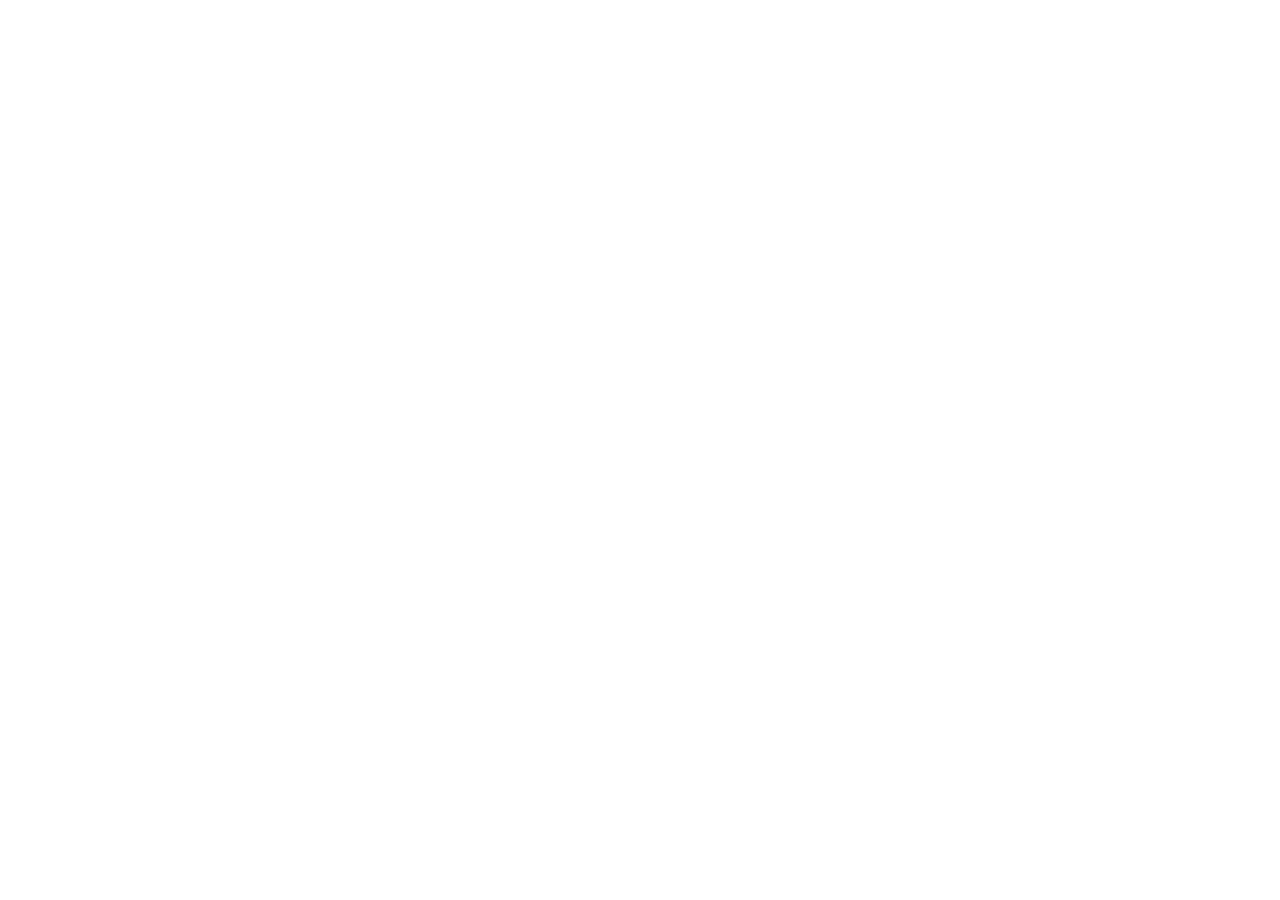
==== contact.html @ c67d9fbb "Initialisation du projet" ====
<!DOCTYPE html>
<html lang="en">

<head>
    <meta charset="UTF-8">
    <meta name="viewport" content="width=device-width, initial-scale=1.0">
    <link rel="stylesheet" href="https://cdn.jsdelivr.net/npm/bootstrap-icons@1.11.3/font/bootstrap-icons.min.css">
    <link rel="stylesheet" href="css/style.css">
    <title>AfriConnect Summit 2026 - Contact</title>
</head>

<body>
    



    <script src="https://cdn.jsdelivr.net/npm/bootstrap@5.3.0-alpha1/dist/js/bootstrap.bundle.min.js"></script>
    <script src="js/main.js"></script>
</body>

</html>
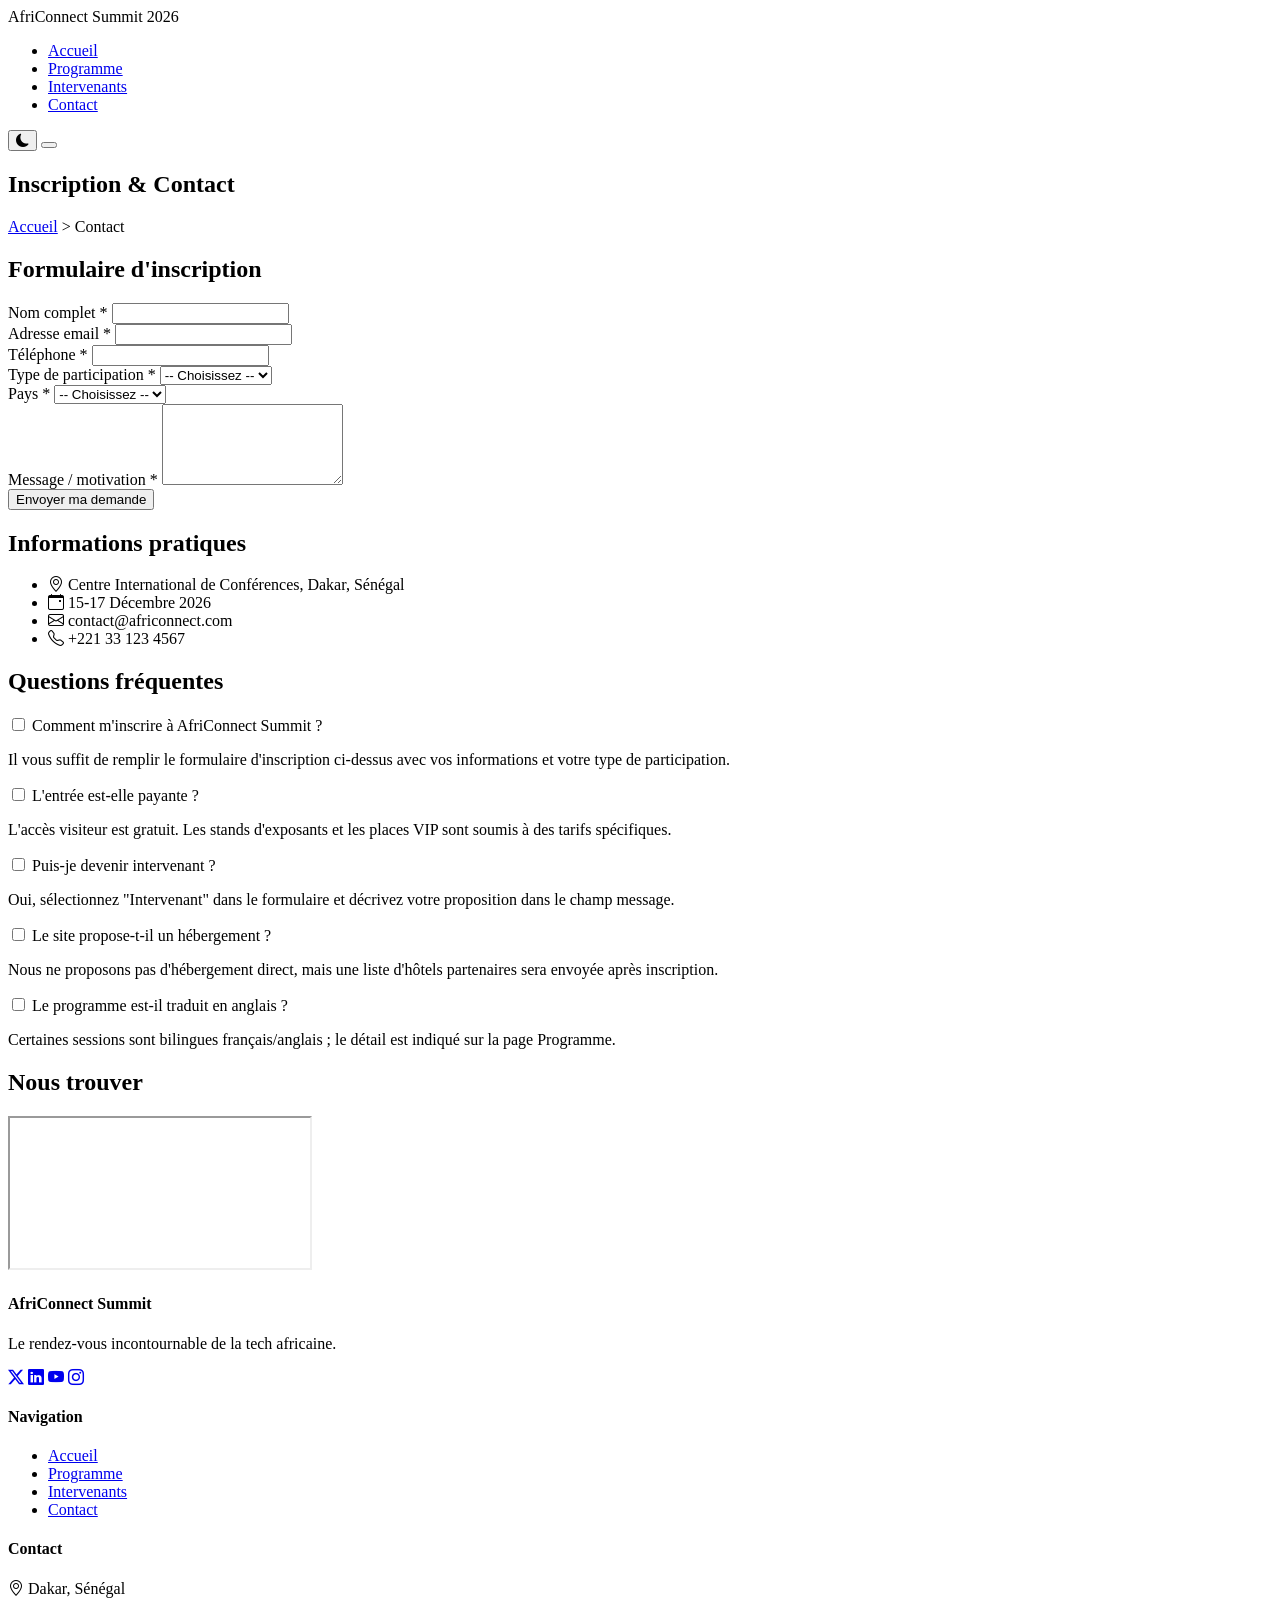
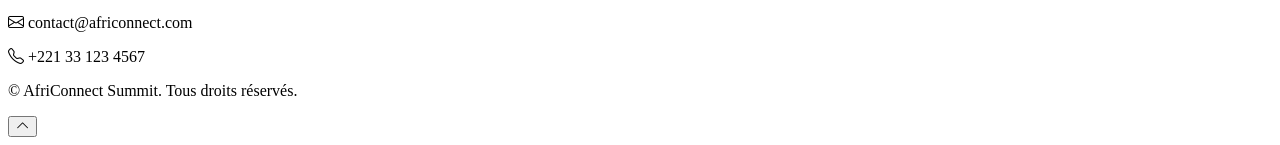
==== commit ead9342e: "Structure des pages HTML" ====
--- a/contact.html
+++ b/contact.html
@@ -1,20 +1,228 @@
 <!DOCTYPE html>
-<html lang="en">
+<html lang="fr">
 
 <head>
     <meta charset="UTF-8">
     <meta name="viewport" content="width=device-width, initial-scale=1.0">
     <link rel="stylesheet" href="https://cdn.jsdelivr.net/npm/bootstrap-icons@1.11.3/font/bootstrap-icons.min.css">
     <link rel="stylesheet" href="css/style.css">
+    <link rel="preconnect" href="https://fonts.googleapis.com">
+    <link rel="preconnect" href="https://fonts.gstatic.com" crossorigin>
+    <link href="https://fonts.googleapis.com/css2?family=Bricolage+Grotesque:wght@400;600;700;800&family=Inter:wght@400;500;600&display=swap" rel="stylesheet">
     <title>AfriConnect Summit 2026 - Contact</title>
 </head>
 
 <body>
-    
-
-
-
-    <script src="https://cdn.jsdelivr.net/npm/bootstrap@5.3.0-alpha1/dist/js/bootstrap.bundle.min.js"></script>
+    <!--  HEADER / NAVIGATION  -->
+    <header>
+        <nav>
+            <div class="nav-brand">
+                <span>AfriConnect</span>
+                <span>Summit 2026</span>
+            </div>
+            <ul class="nav-links" id="navLinks">
+                <li><a href="index.html">Accueil</a></li>
+                <li><a href="programme.html">Programme</a></li>
+                <li><a href="intervenants.html">Intervenants</a></li>
+                <li><a href="contact.html" class="active">Contact</a></li>
+            </ul>
+            <div class="nav-actions">
+                <button id="themeToggle" aria-label="Basculer le thème sombre/clair">
+                    <i class="bi bi-moon-fill"></i>
+                </button>
+                <button class="hamburger" aria-label="Ouvrir le menu de navigation" aria-expanded="false" id="hamburger">
+                    <span></span><span></span><span></span>
+                </button>
+            </div>
+        </nav>
+    </header>
+ 
+    <main>
+        <!--  HERO INTERNE  -->
+        <section class="page-hero">
+            <h1>Inscription &amp; Contact</h1>
+            <nav aria-label="Fil d'Ariane" class="breadcrumb">
+                <a href="index.html">Accueil</a> <span aria-hidden="true">&gt;</span> <span>Contact</span>
+            </nav>
+        </section>
+ 
+        <!--  FORMULAIRE D'INSCRIPTION  -->
+        <section class="registration" id="registration">
+            <div class="registration-wrapper">
+                <!-- Colonne formulaire -->
+                <form id="registrationForm" novalidate>
+                    <h2>Formulaire d'inscription</h2>
+ 
+                    <div class="form-group">
+                        <label for="fullname">Nom complet <span aria-hidden="true">*</span></label>
+                        <input type="text" id="fullname" name="fullname" required>
+                        <span class="error-message" id="fullname-error"></span>
+                    </div>
+ 
+                    <div class="form-group">
+                        <label for="email">Adresse email <span aria-hidden="true">*</span></label>
+                        <input type="email" id="email" name="email" required>
+                        <span class="error-message" id="email-error"></span>
+                    </div>
+ 
+                    <div class="form-group">
+                        <label for="phone">Téléphone <span aria-hidden="true">*</span></label>
+                        <input type="tel" id="phone" name="phone" required>
+                        <span class="error-message" id="phone-error"></span>
+                    </div>
+ 
+                    <div class="form-group">
+                        <label for="participation">Type de participation <span aria-hidden="true">*</span></label>
+                        <select id="participation" name="participation" required>
+                            <option value="">-- Choisissez --</option>
+                            <option value="visiteur">Visiteur</option>
+                            <option value="exposant">Exposant</option>
+                            <option value="intervenant">Intervenant</option>
+                            <option value="presse">Presse</option>
+                        </select>
+                        <span class="error-message" id="participation-error"></span>
+                    </div>
+ 
+                    <div class="form-group">
+                        <label for="country">Pays <span aria-hidden="true">*</span></label>
+                        <select id="country" name="country" required>
+                            <option value="">-- Choisissez --</option>
+                            <option value="senegal">Sénégal</option>
+                            <option value="cote-ivoire">Côte d'Ivoire</option>
+                            <option value="maroc">Maroc</option>
+                            <option value="tunisie">Tunisie</option>
+                            <option value="algerie">Algérie</option>
+                            <option value="ghana">Ghana</option>
+                            <option value="nigeria">Nigeria</option>
+                            <option value="kenya">Kenya</option>
+                            <option value="rwanda">Rwanda</option>
+                            <option value="cameroun">Cameroun</option>
+                            <option value="benin">Bénin</option>
+                            <option value="mali">Mali</option>
+                        </select>
+                        <span class="error-message" id="country-error"></span>
+                    </div>
+ 
+                    <div class="form-group">
+                        <label for="message">Message / motivation <span aria-hidden="true">*</span></label>
+                        <textarea id="message" name="message" rows="5" required></textarea>
+                        <span class="error-message" id="message-error"></span>
+                    </div>
+ 
+                    <button type="submit" class="btn-primary">Envoyer ma demande</button>
+ 
+                    <p class="success-message" id="successMessage" hidden>
+                        <i class="bi bi-check-circle-fill" aria-hidden="true"></i>
+                        Votre inscription a bien été envoyée. Nous vous recontacterons rapidement !
+                    </p>
+                </form>
+ 
+                <!-- Colonne informations -->
+                <aside class="registration-info">
+                    <h2>Informations pratiques</h2>
+                    <ul>
+                        <li><i class="bi bi-geo-alt" aria-hidden="true"></i> Centre International de Conférences, Dakar, Sénégal</li>
+                        <li><i class="bi bi-calendar-event" aria-hidden="true"></i> 15-17 Décembre 2026</li>
+                        <li><i class="bi bi-envelope" aria-hidden="true"></i> contact@africonnect.com</li>
+                        <li><i class="bi bi-telephone" aria-hidden="true"></i> +221 33 123 4567</li>
+                    </ul>
+                </aside>
+            </div>
+        </section>
+ 
+        <!--  FAQ EN ACCORDÉON CSS PUR  -->
+        <section class="faq" id="faq">
+            <h2>Questions fréquentes</h2>
+            <div class="accordion">
+                <div class="accordion-item">
+                    <input type="checkbox" id="faq1" class="accordion-toggle">
+                    <label for="faq1" class="accordion-header">Comment m'inscrire à AfriConnect Summit ?</label>
+                    <div class="accordion-content">
+                        <p>Il vous suffit de remplir le formulaire d'inscription ci-dessus avec vos informations et votre type de participation.</p>
+                    </div>
+                </div>
+                <div class="accordion-item">
+                    <input type="checkbox" id="faq2" class="accordion-toggle">
+                    <label for="faq2" class="accordion-header">L'entrée est-elle payante ?</label>
+                    <div class="accordion-content">
+                        <p>L'accès visiteur est gratuit. Les stands d'exposants et les places VIP sont soumis à des tarifs spécifiques.</p>
+                    </div>
+                </div>
+                <div class="accordion-item">
+                    <input type="checkbox" id="faq3" class="accordion-toggle">
+                    <label for="faq3" class="accordion-header">Puis-je devenir intervenant ?</label>
+                    <div class="accordion-content">
+                        <p>Oui, sélectionnez "Intervenant" dans le formulaire et décrivez votre proposition dans le champ message.</p>
+                    </div>
+                </div>
+                <div class="accordion-item">
+                    <input type="checkbox" id="faq4" class="accordion-toggle">
+                    <label for="faq4" class="accordion-header">Le site propose-t-il un hébergement ?</label>
+                    <div class="accordion-content">
+                        <p>Nous ne proposons pas d'hébergement direct, mais une liste d'hôtels partenaires sera envoyée après inscription.</p>
+                    </div>
+                </div>
+                <div class="accordion-item">
+                    <input type="checkbox" id="faq5" class="accordion-toggle">
+                    <label for="faq5" class="accordion-header">Le programme est-il traduit en anglais ?</label>
+                    <div class="accordion-content">
+                        <p>Certaines sessions sont bilingues français/anglais ; le détail est indiqué sur la page Programme.</p>
+                    </div>
+                </div>
+            </div>
+        </section>
+ 
+        <!--  CARTE GOOGLE MAPS -->
+        <section class="map" id="map">
+            <h2>Nous trouver</h2>
+            <iframe
+                src="https://www.google.com/maps/embed?pb=!1m18!1m12!1m3!1d123456.0!2d-17.4676!3d14.7167!2m3!1f0!2f0!3f0!3m2!1i1024!2i768!4f13.1!3m3!1m2!1s0x0%3A0x0!2zMTTCsDQzJzAwLjEiTiAxN8KwMjgnMDMuNiJX!5e0!3m2!1sfr!2ssn!4v1234567890"
+                title="Localisation du Centre International de Conférences, Dakar"
+                loading="lazy"
+                referrerpolicy="no-referrer-when-downgrade">
+            </iframe>
+        </section>
+    </main>
+ 
+    <!--  FOOTER  -->
+    <footer>
+        <div class="footer-grid">
+            <div class="footer-col">
+                <h4>AfriConnect Summit</h4>
+                <p>Le rendez-vous incontournable de la tech africaine.</p>
+                <div class="social-links">
+                    <a href="#" aria-label="Twitter"><i class="bi bi-twitter-x"></i></a>
+                    <a href="#" aria-label="LinkedIn"><i class="bi bi-linkedin"></i></a>
+                    <a href="#" aria-label="YouTube"><i class="bi bi-youtube"></i></a>
+                    <a href="#" aria-label="Instagram"><i class="bi bi-instagram"></i></a>
+                </div>
+            </div>
+            <div class="footer-col">
+                <h4>Navigation</h4>
+                <ul>
+                    <li><a href="index.html">Accueil</a></li>
+                    <li><a href="programme.html">Programme</a></li>
+                    <li><a href="intervenants.html">Intervenants</a></li>
+                    <li><a href="contact.html">Contact</a></li>
+                </ul>
+            </div>
+            <div class="footer-col">
+                <h4>Contact</h4>
+                <p><i class="bi bi-geo-alt" aria-hidden="true"></i> Dakar, Sénégal</p>
+                <p><i class="bi bi-envelope" aria-hidden="true"></i> contact@africonnect.com</p>
+                <p><i class="bi bi-telephone" aria-hidden="true"></i> +221 33 123 4567</p>
+            </div>
+        </div>
+        <div class="footer-bottom">
+            <p>&copy; <span id="year"></span> AfriConnect Summit. Tous droits réservés.</p>
+            <button id="backToTop" aria-label="Retour en haut de page">
+                <i class="bi bi-chevron-up"></i>
+            </button>
+        </div>
+    </footer>
+
+
+
     <script src="js/main.js"></script>
 </body>
 
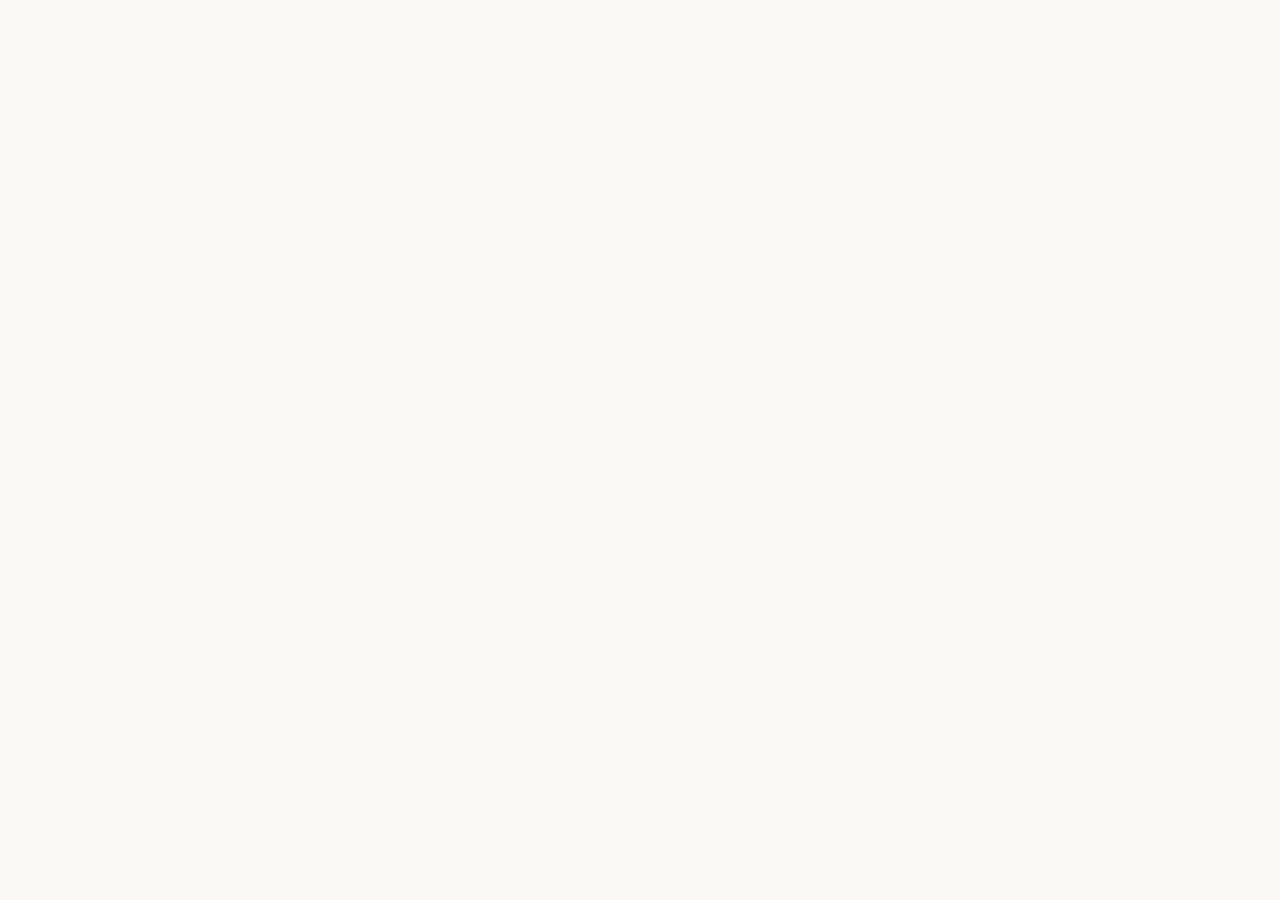
==== commit d1a37e26: "Initialisation du projet" ====
--- a/contact.html
+++ b/contact.html
@@ -1,228 +1,20 @@
 <!DOCTYPE html>
-<html lang="fr">
+<html lang="en">
 
 <head>
     <meta charset="UTF-8">
     <meta name="viewport" content="width=device-width, initial-scale=1.0">
     <link rel="stylesheet" href="https://cdn.jsdelivr.net/npm/bootstrap-icons@1.11.3/font/bootstrap-icons.min.css">
     <link rel="stylesheet" href="css/style.css">
-    <link rel="preconnect" href="https://fonts.googleapis.com">
-    <link rel="preconnect" href="https://fonts.gstatic.com" crossorigin>
-    <link href="https://fonts.googleapis.com/css2?family=Bricolage+Grotesque:wght@400;600;700;800&family=Inter:wght@400;500;600&display=swap" rel="stylesheet">
     <title>AfriConnect Summit 2026 - Contact</title>
 </head>
 
 <body>
-    <!--  HEADER / NAVIGATION  -->
-    <header>
-        <nav>
-            <div class="nav-brand">
-                <span>AfriConnect</span>
-                <span>Summit 2026</span>
-            </div>
-            <ul class="nav-links" id="navLinks">
-                <li><a href="index.html">Accueil</a></li>
-                <li><a href="programme.html">Programme</a></li>
-                <li><a href="intervenants.html">Intervenants</a></li>
-                <li><a href="contact.html" class="active">Contact</a></li>
-            </ul>
-            <div class="nav-actions">
-                <button id="themeToggle" aria-label="Basculer le thème sombre/clair">
-                    <i class="bi bi-moon-fill"></i>
-                </button>
-                <button class="hamburger" aria-label="Ouvrir le menu de navigation" aria-expanded="false" id="hamburger">
-                    <span></span><span></span><span></span>
-                </button>
-            </div>
-        </nav>
-    </header>
- 
-    <main>
-        <!--  HERO INTERNE  -->
-        <section class="page-hero">
-            <h1>Inscription &amp; Contact</h1>
-            <nav aria-label="Fil d'Ariane" class="breadcrumb">
-                <a href="index.html">Accueil</a> <span aria-hidden="true">&gt;</span> <span>Contact</span>
-            </nav>
-        </section>
- 
-        <!--  FORMULAIRE D'INSCRIPTION  -->
-        <section class="registration" id="registration">
-            <div class="registration-wrapper">
-                <!-- Colonne formulaire -->
-                <form id="registrationForm" novalidate>
-                    <h2>Formulaire d'inscription</h2>
- 
-                    <div class="form-group">
-                        <label for="fullname">Nom complet <span aria-hidden="true">*</span></label>
-                        <input type="text" id="fullname" name="fullname" required>
-                        <span class="error-message" id="fullname-error"></span>
-                    </div>
- 
-                    <div class="form-group">
-                        <label for="email">Adresse email <span aria-hidden="true">*</span></label>
-                        <input type="email" id="email" name="email" required>
-                        <span class="error-message" id="email-error"></span>
-                    </div>
- 
-                    <div class="form-group">
-                        <label for="phone">Téléphone <span aria-hidden="true">*</span></label>
-                        <input type="tel" id="phone" name="phone" required>
-                        <span class="error-message" id="phone-error"></span>
-                    </div>
- 
-                    <div class="form-group">
-                        <label for="participation">Type de participation <span aria-hidden="true">*</span></label>
-                        <select id="participation" name="participation" required>
-                            <option value="">-- Choisissez --</option>
-                            <option value="visiteur">Visiteur</option>
-                            <option value="exposant">Exposant</option>
-                            <option value="intervenant">Intervenant</option>
-                            <option value="presse">Presse</option>
-                        </select>
-                        <span class="error-message" id="participation-error"></span>
-                    </div>
- 
-                    <div class="form-group">
-                        <label for="country">Pays <span aria-hidden="true">*</span></label>
-                        <select id="country" name="country" required>
-                            <option value="">-- Choisissez --</option>
-                            <option value="senegal">Sénégal</option>
-                            <option value="cote-ivoire">Côte d'Ivoire</option>
-                            <option value="maroc">Maroc</option>
-                            <option value="tunisie">Tunisie</option>
-                            <option value="algerie">Algérie</option>
-                            <option value="ghana">Ghana</option>
-                            <option value="nigeria">Nigeria</option>
-                            <option value="kenya">Kenya</option>
-                            <option value="rwanda">Rwanda</option>
-                            <option value="cameroun">Cameroun</option>
-                            <option value="benin">Bénin</option>
-                            <option value="mali">Mali</option>
-                        </select>
-                        <span class="error-message" id="country-error"></span>
-                    </div>
- 
-                    <div class="form-group">
-                        <label for="message">Message / motivation <span aria-hidden="true">*</span></label>
-                        <textarea id="message" name="message" rows="5" required></textarea>
-                        <span class="error-message" id="message-error"></span>
-                    </div>
- 
-                    <button type="submit" class="btn-primary">Envoyer ma demande</button>
- 
-                    <p class="success-message" id="successMessage" hidden>
-                        <i class="bi bi-check-circle-fill" aria-hidden="true"></i>
-                        Votre inscription a bien été envoyée. Nous vous recontacterons rapidement !
-                    </p>
-                </form>
- 
-                <!-- Colonne informations -->
-                <aside class="registration-info">
-                    <h2>Informations pratiques</h2>
-                    <ul>
-                        <li><i class="bi bi-geo-alt" aria-hidden="true"></i> Centre International de Conférences, Dakar, Sénégal</li>
-                        <li><i class="bi bi-calendar-event" aria-hidden="true"></i> 15-17 Décembre 2026</li>
-                        <li><i class="bi bi-envelope" aria-hidden="true"></i> contact@africonnect.com</li>
-                        <li><i class="bi bi-telephone" aria-hidden="true"></i> +221 33 123 4567</li>
-                    </ul>
-                </aside>
-            </div>
-        </section>
- 
-        <!--  FAQ EN ACCORDÉON CSS PUR  -->
-        <section class="faq" id="faq">
-            <h2>Questions fréquentes</h2>
-            <div class="accordion">
-                <div class="accordion-item">
-                    <input type="checkbox" id="faq1" class="accordion-toggle">
-                    <label for="faq1" class="accordion-header">Comment m'inscrire à AfriConnect Summit ?</label>
-                    <div class="accordion-content">
-                        <p>Il vous suffit de remplir le formulaire d'inscription ci-dessus avec vos informations et votre type de participation.</p>
-                    </div>
-                </div>
-                <div class="accordion-item">
-                    <input type="checkbox" id="faq2" class="accordion-toggle">
-                    <label for="faq2" class="accordion-header">L'entrée est-elle payante ?</label>
-                    <div class="accordion-content">
-                        <p>L'accès visiteur est gratuit. Les stands d'exposants et les places VIP sont soumis à des tarifs spécifiques.</p>
-                    </div>
-                </div>
-                <div class="accordion-item">
-                    <input type="checkbox" id="faq3" class="accordion-toggle">
-                    <label for="faq3" class="accordion-header">Puis-je devenir intervenant ?</label>
-                    <div class="accordion-content">
-                        <p>Oui, sélectionnez "Intervenant" dans le formulaire et décrivez votre proposition dans le champ message.</p>
-                    </div>
-                </div>
-                <div class="accordion-item">
-                    <input type="checkbox" id="faq4" class="accordion-toggle">
-                    <label for="faq4" class="accordion-header">Le site propose-t-il un hébergement ?</label>
-                    <div class="accordion-content">
-                        <p>Nous ne proposons pas d'hébergement direct, mais une liste d'hôtels partenaires sera envoyée après inscription.</p>
-                    </div>
-                </div>
-                <div class="accordion-item">
-                    <input type="checkbox" id="faq5" class="accordion-toggle">
-                    <label for="faq5" class="accordion-header">Le programme est-il traduit en anglais ?</label>
-                    <div class="accordion-content">
-                        <p>Certaines sessions sont bilingues français/anglais ; le détail est indiqué sur la page Programme.</p>
-                    </div>
-                </div>
-            </div>
-        </section>
- 
-        <!--  CARTE GOOGLE MAPS -->
-        <section class="map" id="map">
-            <h2>Nous trouver</h2>
-            <iframe
-                src="https://www.google.com/maps/embed?pb=!1m18!1m12!1m3!1d123456.0!2d-17.4676!3d14.7167!2m3!1f0!2f0!3f0!3m2!1i1024!2i768!4f13.1!3m3!1m2!1s0x0%3A0x0!2zMTTCsDQzJzAwLjEiTiAxN8KwMjgnMDMuNiJX!5e0!3m2!1sfr!2ssn!4v1234567890"
-                title="Localisation du Centre International de Conférences, Dakar"
-                loading="lazy"
-                referrerpolicy="no-referrer-when-downgrade">
-            </iframe>
-        </section>
-    </main>
- 
-    <!--  FOOTER  -->
-    <footer>
-        <div class="footer-grid">
-            <div class="footer-col">
-                <h4>AfriConnect Summit</h4>
-                <p>Le rendez-vous incontournable de la tech africaine.</p>
-                <div class="social-links">
-                    <a href="#" aria-label="Twitter"><i class="bi bi-twitter-x"></i></a>
-                    <a href="#" aria-label="LinkedIn"><i class="bi bi-linkedin"></i></a>
-                    <a href="#" aria-label="YouTube"><i class="bi bi-youtube"></i></a>
-                    <a href="#" aria-label="Instagram"><i class="bi bi-instagram"></i></a>
-                </div>
-            </div>
-            <div class="footer-col">
-                <h4>Navigation</h4>
-                <ul>
-                    <li><a href="index.html">Accueil</a></li>
-                    <li><a href="programme.html">Programme</a></li>
-                    <li><a href="intervenants.html">Intervenants</a></li>
-                    <li><a href="contact.html">Contact</a></li>
-                </ul>
-            </div>
-            <div class="footer-col">
-                <h4>Contact</h4>
-                <p><i class="bi bi-geo-alt" aria-hidden="true"></i> Dakar, Sénégal</p>
-                <p><i class="bi bi-envelope" aria-hidden="true"></i> contact@africonnect.com</p>
-                <p><i class="bi bi-telephone" aria-hidden="true"></i> +221 33 123 4567</p>
-            </div>
-        </div>
-        <div class="footer-bottom">
-            <p>&copy; <span id="year"></span> AfriConnect Summit. Tous droits réservés.</p>
-            <button id="backToTop" aria-label="Retour en haut de page">
-                <i class="bi bi-chevron-up"></i>
-            </button>
-        </div>
-    </footer>
+    
 
 
 
+    <script src="https://cdn.jsdelivr.net/npm/bootstrap@5.3.0-alpha1/dist/js/bootstrap.bundle.min.js"></script>
     <script src="js/main.js"></script>
 </body>
 
--- a/css/style.css
+++ b/css/style.css
@@ -0,0 +1,436 @@
+
+/* VARIABLES CSS (design system)  */
+:root {
+    /* Couleurs - mode clair (par défaut) */
+    --color-bg: #FBF9F6;
+    --color-bg-alt: #F2EEE7;
+    --color-text: #1B1F2A;
+    --color-text-soft: #55596B;
+    --color-sunset: #FF6B35;
+    --color-sunset-dark: #E4552A;
+    --color-ocean: #00A896;
+    --color-ocean-dark: #007A6E;
+    --color-border: #E3DED3;
+    --color-card-bg: #FFFFFF;
+
+    /* Typographie */
+    --font-display: 'Bricolage Grotesque', sans-serif;
+    --font-body: 'Inter', sans-serif;
+
+    /* Espacements */
+    --space-xs: 0.5rem;
+    --space-sm: 1rem;
+    --space-md: 2rem;
+    --space-lg: 4rem;
+    --space-xl: 6rem;
+
+    /* Rayons et ombres */
+    --radius-sm: 8px;
+    --radius-md: 16px;
+    --radius-full: 999px;
+    --shadow-soft: 0 4px 20px rgba(13, 19, 33, 0.08);
+    --shadow-hover: 0 12px 32px rgba(13, 19, 33, 0.14);
+
+    /* Transitions */
+    --transition-fast: 0.2s ease;
+    --transition-base: 0.35s ease;
+
+    /* Largeur de contenu */
+    --content-width: 1200px;
+}
+
+/*  VARIABLES - MODE SOMBRE  */
+[data-theme="dark"] {
+    --color-bg: #0D1321;
+    --color-bg-alt: #161D30;
+    --color-text: #F5F3EF;
+    --color-text-soft: #A7ACC2;
+    --color-sunset: #FF7A47;
+    --color-sunset-dark: #FF6B35;
+    --color-ocean: #12C7B4;
+    --color-ocean-dark: #00A896;
+    --color-border: #2A3350;
+    --color-card-bg: #161D30;
+    --shadow-soft: 0 4px 20px rgba(0, 0, 0, 0.35);
+    --shadow-hover: 0 12px 32px rgba(0, 0, 0, 0.5);
+}
+
+/*  RESET DE BASE  */
+* {
+    margin: 0;
+    padding: 0;
+    box-sizing: border-box;
+}
+
+html {
+    scroll-behavior: smooth;
+}
+
+body {
+    font-family: var(--font-body);
+    background-color: var(--color-bg);
+    color: var(--color-text);
+    line-height: 1.6;
+    transition: background-color var(--transition-base), color var(--transition-base);
+    overflow-x: hidden;
+}
+
+img {
+    max-width: 100%;
+    display: block;
+}
+
+a {
+    text-decoration: none;
+    color: inherit;
+}
+
+ul {
+    list-style: none;
+}
+
+button {
+    font-family: inherit;
+    cursor: pointer;
+    border: none;
+    background: none;
+}
+
+h1, h2, h3, h4 {
+    font-family: var(--font-display);
+    font-weight: 700;
+    line-height: 1.15;
+    color: var(--color-text);
+}
+
+h1 { font-size: clamp(2.5rem, 6vw, 4.5rem); }
+h2 { font-size: clamp(1.8rem, 4vw, 2.75rem); margin-bottom: var(--space-md); }
+h3 { font-size: 1.25rem; }
+
+p { color: var(--color-text-soft); }
+
+.sr-only {
+    position: absolute;
+    width: 1px; height: 1px;
+    padding: 0; margin: -1px;
+    overflow: hidden;
+    clip: rect(0, 0, 0, 0);
+    white-space: nowrap;
+    border: 0;
+}
+
+*:focus-visible {
+    outline: 3px solid var(--color-ocean);
+    outline-offset: 2px;
+}
+
+/* Conteneur générique pour toutes les sections de <main> */
+main > section {
+    max-width: var(--content-width);
+    margin: 0 auto;
+    padding: var(--space-lg) var(--space-md);
+}
+
+/* Boutons génériques (utilisés dans le hero dès ce commit) */
+.btn-primary,
+.btn-secondary {
+    display: inline-block;
+    padding: 0.9rem 2rem;
+    border-radius: var(--radius-full);
+    font-weight: 600;
+    transition: transform var(--transition-fast), box-shadow var(--transition-fast), background-color var(--transition-fast);
+}
+
+.btn-primary {
+    background-color: var(--color-sunset);
+    color: #fff;
+}
+.btn-primary:hover {
+    background-color: var(--color-sunset-dark);
+    transform: translateY(-2px);
+    box-shadow: var(--shadow-hover);
+}
+
+.btn-secondary {
+    background-color: transparent;
+    color: var(--color-text);
+    border: 2px solid var(--color-border);
+}
+.btn-secondary:hover {
+    border-color: var(--color-ocean);
+    color: var(--color-ocean);
+    transform: translateY(-2px);
+}
+/*  HEADER / NAVBAR (Flexbox usage #1) */
+header {
+    position: fixed;
+    top: 0; left: 0; right: 0;
+    z-index: 100;
+    background-color: transparent;
+    transition: background-color var(--transition-base), box-shadow var(--transition-base);
+}
+
+/* Classe basculée en JS au commit 8, après 80px de scroll */
+header.scrolled {
+    background-color: var(--color-bg);
+    box-shadow: var(--shadow-soft);
+}
+
+nav {
+    display: flex;
+    align-items: center;
+    justify-content: space-between;
+    max-width: var(--content-width);
+    margin: 0 auto;
+    padding: 1.25rem var(--space-md);
+}
+
+.nav-brand {
+    display: flex;
+    flex-direction: column;
+    font-family: var(--font-display);
+    font-weight: 700;
+    line-height: 1.1;
+}
+
+.nav-links {
+    display: flex;
+    gap: var(--space-md);
+}
+
+.nav-links a {
+    font-weight: 500;
+    padding-bottom: 4px;
+    border-bottom: 2px solid transparent;
+    transition: border-color var(--transition-fast), color var(--transition-fast);
+}
+
+.nav-links a:hover,
+.nav-links a.active {
+    color: var(--color-sunset);
+    border-bottom-color: var(--color-sunset);
+}
+
+.nav-actions {
+    display: flex;
+    align-items: center;
+    gap: var(--space-sm);
+}
+
+#themeToggle {
+    font-size: 1.2rem;
+    color: var(--color-text);
+    transition: color var(--transition-fast), transform var(--transition-fast);
+}
+#themeToggle:hover {
+    color: var(--color-sunset);
+    transform: rotate(20deg);
+}
+
+/* Hamburger (mobile) - la logique d'ouverture (classe .open) sera ajoutée en JS au commit 8 */
+.hamburger {
+    display: none;
+    flex-direction: column;
+    gap: 5px;
+    width: 28px;
+}
+.hamburger span {
+    height: 2px;
+    background-color: var(--color-text);
+    border-radius: 2px;
+    transition: transform var(--transition-fast), opacity var(--transition-fast);
+}
+.hamburger.open span:nth-child(1) { transform: translateY(7px) rotate(45deg); }
+.hamburger.open span:nth-child(2) { opacity: 0; }
+.hamburger.open span:nth-child(3) { transform: translateY(-7px) rotate(-45deg); }
+
+/* - HERO (page d'accueil) */
+.hero {
+    min-height: 100vh;
+    display: flex;
+    align-items: center;
+    justify-content: center;
+    text-align: center;
+    padding: 0 var(--space-md);
+    background: radial-gradient(ellipse at top, rgba(255, 107, 53, 0.12), transparent 60%),
+                radial-gradient(ellipse at bottom, rgba(0, 168, 150, 0.12), transparent 60%);
+    max-width: none !important;
+}
+
+.hero-content {
+    max-width: 800px;
+    animation: fadeInUp 1s ease both;
+}
+
+.hero-badge {
+    display: inline-block;
+    padding: 0.4rem 1rem;
+    margin-bottom: var(--space-sm);
+    border: 1px solid var(--color-border);
+    border-radius: var(--radius-full);
+    font-size: 0.85rem;
+    font-weight: 600;
+    color: var(--color-ocean);
+}
+
+.hero h1 span {
+    background: linear-gradient(90deg, var(--color-sunset), var(--color-ocean));
+    -webkit-background-clip: text;
+    background-clip: text;
+    color: transparent;
+}
+
+.hero-subtitle {
+    margin: var(--space-sm) 0 var(--space-md);
+    font-size: 1.1rem;
+}
+
+.hero-buttons {
+    display: flex;
+    gap: var(--space-sm);
+    justify-content: center;
+    flex-wrap: wrap;
+    margin-bottom: var(--space-lg);
+}
+
+/* Compte à rebours (Flexbox usage #2) - valeurs calculées en JS au commit 9 */
+.countdown {
+    display: flex;
+    gap: var(--space-md);
+    justify-content: center;
+    flex-wrap: wrap;
+}
+
+.countdown > div {
+    display: flex;
+    flex-direction: column;
+    align-items: center;
+    background-color: var(--color-card-bg);
+    padding: var(--space-sm) var(--space-md);
+    border-radius: var(--radius-md);
+    box-shadow: var(--shadow-soft);
+    min-width: 80px;
+}
+
+.countdown span:first-child {
+    font-family: var(--font-display);
+    font-size: 2rem;
+    font-weight: 700;
+    color: var(--color-sunset);
+}
+
+.countdown span:last-child {
+    font-size: 0.8rem;
+    color: var(--color-text-soft);
+    text-transform: uppercase;
+    letter-spacing: 0.05em;
+}
+
+/* Animation d'apparition CSS au chargement du hero */
+@keyframes fadeInUp {
+    from { opacity: 0; transform: translateY(30px); }
+    to { opacity: 1; transform: translateY(0); }
+}
+
+/* COMMIT 5 - FOOTER (Grid pour les 3 colonnes + Flexbox pour footer-bottom) */
+footer {
+    background-color: var(--color-bg-alt);
+    border-top: 1px solid var(--color-border);
+    margin-top: var(--space-xl);
+}
+
+.footer-grid {
+    display: grid;
+    grid-template-columns: 2fr 1fr 1fr;
+    gap: var(--space-lg);
+    max-width: var(--content-width);
+    margin: 0 auto;
+    padding: var(--space-lg) var(--space-md);
+}
+
+.footer-col h4 {
+    margin-bottom: var(--space-sm);
+}
+
+.footer-col ul li {
+    margin-bottom: 0.4rem;
+}
+
+.footer-col a:hover { color: var(--color-sunset); }
+
+.footer-col p { margin-bottom: 0.4rem; }
+
+.social-links {
+    display: flex;
+    gap: var(--space-sm);
+    margin-top: var(--space-sm);
+}
+
+.social-links a {
+    width: 38px; height: 38px;
+    display: flex; align-items: center; justify-content: center;
+    background-color: var(--color-card-bg);
+    border-radius: var(--radius-full);
+    transition: background-color var(--transition-fast), color var(--transition-fast), transform var(--transition-fast);
+}
+.social-links a:hover {
+    background-color: var(--color-sunset);
+    color: #fff;
+    transform: translateY(-3px);
+}
+
+.footer-bottom {
+    display: flex;
+    align-items: center;
+    justify-content: space-between;
+    max-width: var(--content-width);
+    margin: 0 auto;
+    padding: var(--space-sm) var(--space-md) var(--space-md);
+    border-top: 1px solid var(--color-border);
+    font-size: 0.85rem;
+}
+
+/* Bouton retour en haut - la classe .visible sera basculée en JS au commit 8 */
+#backToTop {
+    width: 42px; height: 42px;
+    display: flex; align-items: center; justify-content: center;
+    background-color: var(--color-sunset);
+    color: #fff;
+    border-radius: var(--radius-full);
+    opacity: 0;
+    pointer-events: none;
+    transition: opacity var(--transition-fast), transform var(--transition-fast);
+}
+#backToTop.visible {
+    opacity: 1;
+    pointer-events: auto;
+}
+#backToTop:hover { transform: translateY(-4px); }
+
+/* RESPONSIVE DE BASE (navbar, hero, footer uniquement à ce stade) */
+@media (max-width: 768px) {
+    .nav-links { display: none; }
+    .hamburger { display: flex; }
+
+    .nav-links.open {
+        display: flex;
+        flex-direction: column;
+        position: absolute;
+        top: 100%;
+        left: 0; right: 0;
+        background-color: var(--color-bg);
+        padding: var(--space-md);
+        gap: var(--space-sm);
+        box-shadow: var(--shadow-soft);
+    }
+
+    .footer-grid { grid-template-columns: 1fr; gap: var(--space-md); }
+    .footer-bottom { flex-direction: column; gap: var(--space-sm); text-align: center; }
+}
+
+@media (max-width: 375px) {
+    .countdown { gap: var(--space-sm); }
+    .countdown > div { min-width: 65px; padding: var(--space-xs); }
+    .hero-buttons { flex-direction: column; width: 100%; }
+    .btn-primary, .btn-secondary { text-align: center; width: 100%; }
+}
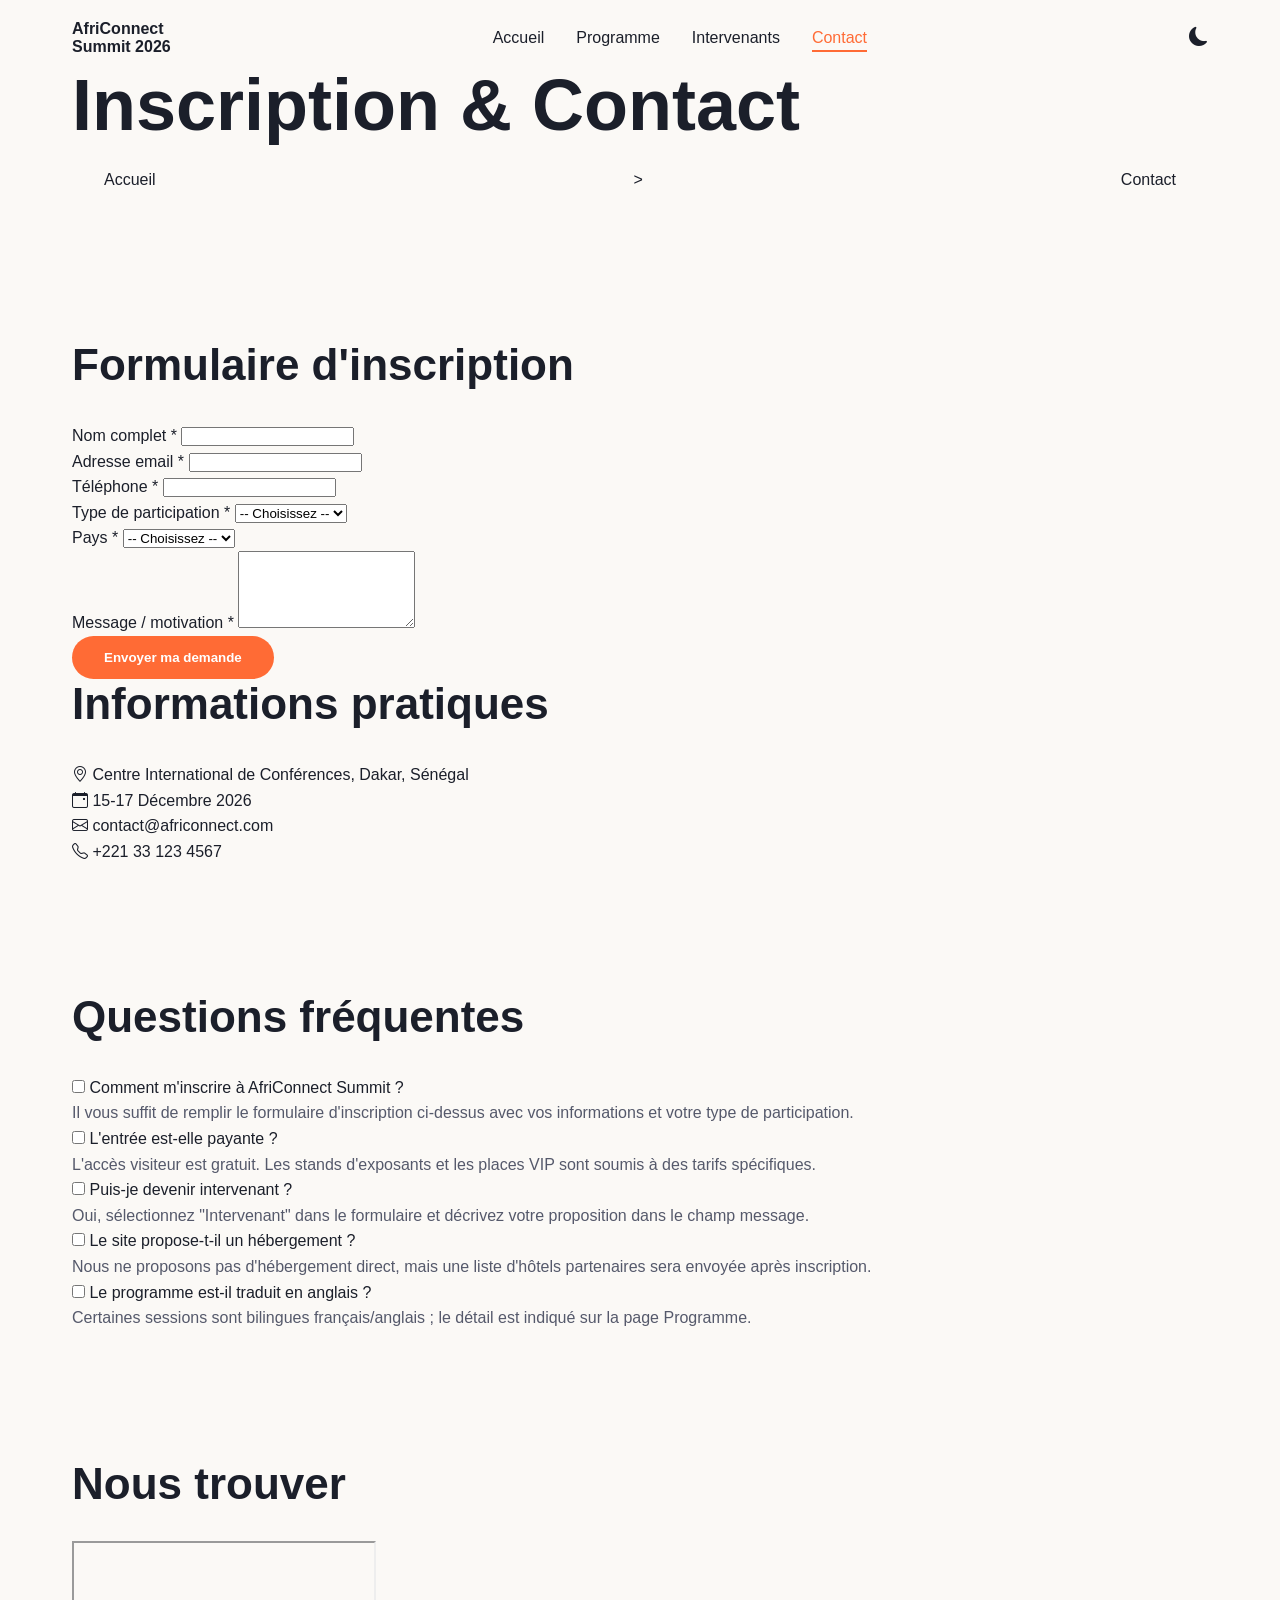
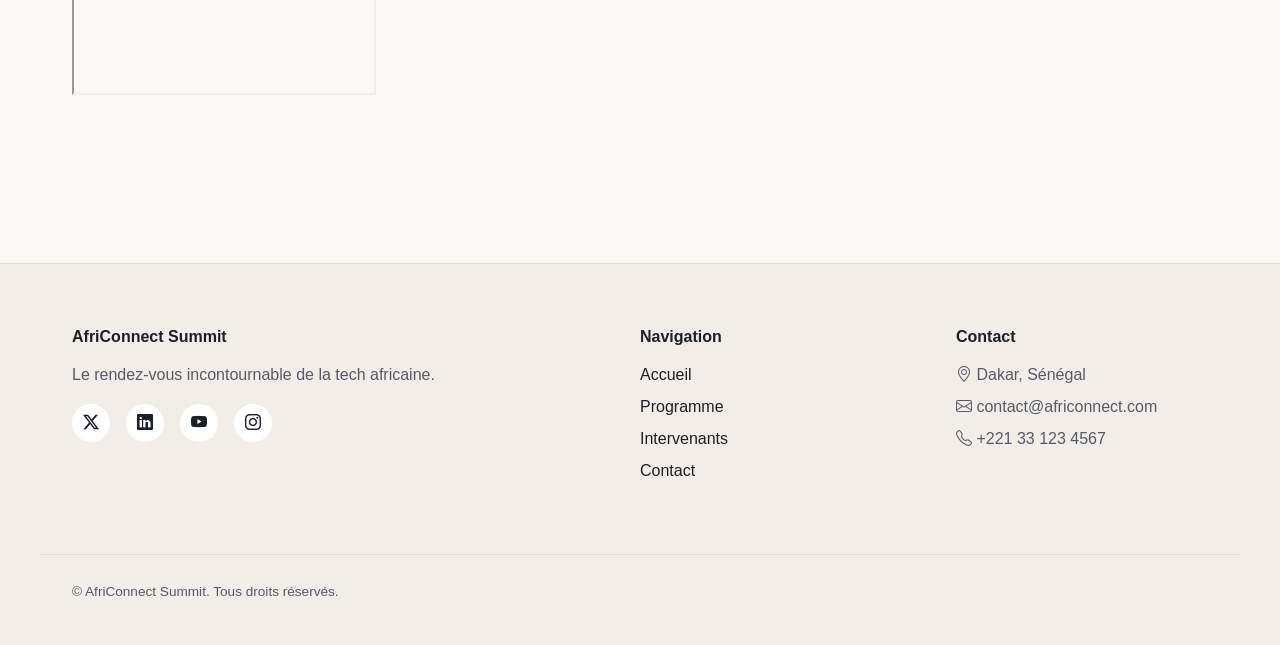
==== commit 7f7b98a9: "Structure des pages HTML" ====
--- a/contact.html
+++ b/contact.html
@@ -1,20 +1,228 @@
 <!DOCTYPE html>
-<html lang="en">
+<html lang="fr">
 
 <head>
     <meta charset="UTF-8">
     <meta name="viewport" content="width=device-width, initial-scale=1.0">
     <link rel="stylesheet" href="https://cdn.jsdelivr.net/npm/bootstrap-icons@1.11.3/font/bootstrap-icons.min.css">
     <link rel="stylesheet" href="css/style.css">
+    <link rel="preconnect" href="https://fonts.googleapis.com">
+    <link rel="preconnect" href="https://fonts.gstatic.com" crossorigin>
+    <link href="https://fonts.googleapis.com/css2?family=Bricolage+Grotesque:wght@400;600;700;800&family=Inter:wght@400;500;600&display=swap" rel="stylesheet">
     <title>AfriConnect Summit 2026 - Contact</title>
 </head>
 
 <body>
-    
-
-
-
-    <script src="https://cdn.jsdelivr.net/npm/bootstrap@5.3.0-alpha1/dist/js/bootstrap.bundle.min.js"></script>
+    <!--  HEADER / NAVIGATION  -->
+    <header>
+        <nav>
+            <div class="nav-brand">
+                <span>AfriConnect</span>
+                <span>Summit 2026</span>
+            </div>
+            <ul class="nav-links" id="navLinks">
+                <li><a href="index.html">Accueil</a></li>
+                <li><a href="programme.html">Programme</a></li>
+                <li><a href="intervenants.html">Intervenants</a></li>
+                <li><a href="contact.html" class="active">Contact</a></li>
+            </ul>
+            <div class="nav-actions">
+                <button id="themeToggle" aria-label="Basculer le thème sombre/clair">
+                    <i class="bi bi-moon-fill"></i>
+                </button>
+                <button class="hamburger" aria-label="Ouvrir le menu de navigation" aria-expanded="false" id="hamburger">
+                    <span></span><span></span><span></span>
+                </button>
+            </div>
+        </nav>
+    </header>
+ 
+    <main>
+        <!--  HERO INTERNE  -->
+        <section class="page-hero">
+            <h1>Inscription &amp; Contact</h1>
+            <nav aria-label="Fil d'Ariane" class="breadcrumb">
+                <a href="index.html">Accueil</a> <span aria-hidden="true">&gt;</span> <span>Contact</span>
+            </nav>
+        </section>
+ 
+        <!--  FORMULAIRE D'INSCRIPTION  -->
+        <section class="registration" id="registration">
+            <div class="registration-wrapper">
+                <!-- Colonne formulaire -->
+                <form id="registrationForm" novalidate>
+                    <h2>Formulaire d'inscription</h2>
+ 
+                    <div class="form-group">
+                        <label for="fullname">Nom complet <span aria-hidden="true">*</span></label>
+                        <input type="text" id="fullname" name="fullname" required>
+                        <span class="error-message" id="fullname-error"></span>
+                    </div>
+ 
+                    <div class="form-group">
+                        <label for="email">Adresse email <span aria-hidden="true">*</span></label>
+                        <input type="email" id="email" name="email" required>
+                        <span class="error-message" id="email-error"></span>
+                    </div>
+ 
+                    <div class="form-group">
+                        <label for="phone">Téléphone <span aria-hidden="true">*</span></label>
+                        <input type="tel" id="phone" name="phone" required>
+                        <span class="error-message" id="phone-error"></span>
+                    </div>
+ 
+                    <div class="form-group">
+                        <label for="participation">Type de participation <span aria-hidden="true">*</span></label>
+                        <select id="participation" name="participation" required>
+                            <option value="">-- Choisissez --</option>
+                            <option value="visiteur">Visiteur</option>
+                            <option value="exposant">Exposant</option>
+                            <option value="intervenant">Intervenant</option>
+                            <option value="presse">Presse</option>
+                        </select>
+                        <span class="error-message" id="participation-error"></span>
+                    </div>
+ 
+                    <div class="form-group">
+                        <label for="country">Pays <span aria-hidden="true">*</span></label>
+                        <select id="country" name="country" required>
+                            <option value="">-- Choisissez --</option>
+                            <option value="senegal">Sénégal</option>
+                            <option value="cote-ivoire">Côte d'Ivoire</option>
+                            <option value="maroc">Maroc</option>
+                            <option value="tunisie">Tunisie</option>
+                            <option value="algerie">Algérie</option>
+                            <option value="ghana">Ghana</option>
+                            <option value="nigeria">Nigeria</option>
+                            <option value="kenya">Kenya</option>
+                            <option value="rwanda">Rwanda</option>
+                            <option value="cameroun">Cameroun</option>
+                            <option value="benin">Bénin</option>
+                            <option value="mali">Mali</option>
+                        </select>
+                        <span class="error-message" id="country-error"></span>
+                    </div>
+ 
+                    <div class="form-group">
+                        <label for="message">Message / motivation <span aria-hidden="true">*</span></label>
+                        <textarea id="message" name="message" rows="5" required></textarea>
+                        <span class="error-message" id="message-error"></span>
+                    </div>
+ 
+                    <button type="submit" class="btn-primary">Envoyer ma demande</button>
+ 
+                    <p class="success-message" id="successMessage" hidden>
+                        <i class="bi bi-check-circle-fill" aria-hidden="true"></i>
+                        Votre inscription a bien été envoyée. Nous vous recontacterons rapidement !
+                    </p>
+                </form>
+ 
+                <!-- Colonne informations -->
+                <aside class="registration-info">
+                    <h2>Informations pratiques</h2>
+                    <ul>
+                        <li><i class="bi bi-geo-alt" aria-hidden="true"></i> Centre International de Conférences, Dakar, Sénégal</li>
+                        <li><i class="bi bi-calendar-event" aria-hidden="true"></i> 15-17 Décembre 2026</li>
+                        <li><i class="bi bi-envelope" aria-hidden="true"></i> contact@africonnect.com</li>
+                        <li><i class="bi bi-telephone" aria-hidden="true"></i> +221 33 123 4567</li>
+                    </ul>
+                </aside>
+            </div>
+        </section>
+ 
+        <!--  FAQ EN ACCORDÉON CSS PUR  -->
+        <section class="faq" id="faq">
+            <h2>Questions fréquentes</h2>
+            <div class="accordion">
+                <div class="accordion-item">
+                    <input type="checkbox" id="faq1" class="accordion-toggle">
+                    <label for="faq1" class="accordion-header">Comment m'inscrire à AfriConnect Summit ?</label>
+                    <div class="accordion-content">
+                        <p>Il vous suffit de remplir le formulaire d'inscription ci-dessus avec vos informations et votre type de participation.</p>
+                    </div>
+                </div>
+                <div class="accordion-item">
+                    <input type="checkbox" id="faq2" class="accordion-toggle">
+                    <label for="faq2" class="accordion-header">L'entrée est-elle payante ?</label>
+                    <div class="accordion-content">
+                        <p>L'accès visiteur est gratuit. Les stands d'exposants et les places VIP sont soumis à des tarifs spécifiques.</p>
+                    </div>
+                </div>
+                <div class="accordion-item">
+                    <input type="checkbox" id="faq3" class="accordion-toggle">
+                    <label for="faq3" class="accordion-header">Puis-je devenir intervenant ?</label>
+                    <div class="accordion-content">
+                        <p>Oui, sélectionnez "Intervenant" dans le formulaire et décrivez votre proposition dans le champ message.</p>
+                    </div>
+                </div>
+                <div class="accordion-item">
+                    <input type="checkbox" id="faq4" class="accordion-toggle">
+                    <label for="faq4" class="accordion-header">Le site propose-t-il un hébergement ?</label>
+                    <div class="accordion-content">
+                        <p>Nous ne proposons pas d'hébergement direct, mais une liste d'hôtels partenaires sera envoyée après inscription.</p>
+                    </div>
+                </div>
+                <div class="accordion-item">
+                    <input type="checkbox" id="faq5" class="accordion-toggle">
+                    <label for="faq5" class="accordion-header">Le programme est-il traduit en anglais ?</label>
+                    <div class="accordion-content">
+                        <p>Certaines sessions sont bilingues français/anglais ; le détail est indiqué sur la page Programme.</p>
+                    </div>
+                </div>
+            </div>
+        </section>
+ 
+        <!--  CARTE GOOGLE MAPS -->
+        <section class="map" id="map">
+            <h2>Nous trouver</h2>
+            <iframe
+                src="https://www.google.com/maps/embed?pb=!1m18!1m12!1m3!1d123456.0!2d-17.4676!3d14.7167!2m3!1f0!2f0!3f0!3m2!1i1024!2i768!4f13.1!3m3!1m2!1s0x0%3A0x0!2zMTTCsDQzJzAwLjEiTiAxN8KwMjgnMDMuNiJX!5e0!3m2!1sfr!2ssn!4v1234567890"
+                title="Localisation du Centre International de Conférences, Dakar"
+                loading="lazy"
+                referrerpolicy="no-referrer-when-downgrade">
+            </iframe>
+        </section>
+    </main>
+ 
+    <!--  FOOTER  -->
+    <footer>
+        <div class="footer-grid">
+            <div class="footer-col">
+                <h4>AfriConnect Summit</h4>
+                <p>Le rendez-vous incontournable de la tech africaine.</p>
+                <div class="social-links">
+                    <a href="#" aria-label="Twitter"><i class="bi bi-twitter-x"></i></a>
+                    <a href="#" aria-label="LinkedIn"><i class="bi bi-linkedin"></i></a>
+                    <a href="#" aria-label="YouTube"><i class="bi bi-youtube"></i></a>
+                    <a href="#" aria-label="Instagram"><i class="bi bi-instagram"></i></a>
+                </div>
+            </div>
+            <div class="footer-col">
+                <h4>Navigation</h4>
+                <ul>
+                    <li><a href="index.html">Accueil</a></li>
+                    <li><a href="programme.html">Programme</a></li>
+                    <li><a href="intervenants.html">Intervenants</a></li>
+                    <li><a href="contact.html">Contact</a></li>
+                </ul>
+            </div>
+            <div class="footer-col">
+                <h4>Contact</h4>
+                <p><i class="bi bi-geo-alt" aria-hidden="true"></i> Dakar, Sénégal</p>
+                <p><i class="bi bi-envelope" aria-hidden="true"></i> contact@africonnect.com</p>
+                <p><i class="bi bi-telephone" aria-hidden="true"></i> +221 33 123 4567</p>
+            </div>
+        </div>
+        <div class="footer-bottom">
+            <p>&copy; <span id="year"></span> AfriConnect Summit. Tous droits réservés.</p>
+            <button id="backToTop" aria-label="Retour en haut de page">
+                <i class="bi bi-chevron-up"></i>
+            </button>
+        </div>
+    </footer>
+
+
+
     <script src="js/main.js"></script>
 </body>
 
--- a/css/style.css
+++ b/css/style.css
@@ -407,11 +407,176 @@
 }
 #backToTop:hover { transform: translateY(-4px); }
 
-/* RESPONSIVE DE BASE (navbar, hero, footer uniquement à ce stade) */
+/* COMMIT 6 - SECTION CHIFFRES CLÉS (CSS Grid usage #1) */
+.stats { text-align: center; }
+ 
+.stats-grid {
+    display: grid;
+    grid-template-columns: repeat(4, 1fr);
+    gap: var(--space-md);
+    margin-top: var(--space-md);
+}
+ 
+.stat-card {
+    background-color: var(--color-card-bg);
+    padding: var(--space-md);
+    border-radius: var(--radius-md);
+    box-shadow: var(--shadow-soft);
+    transition: transform var(--transition-fast), box-shadow var(--transition-fast);
+}
+.stat-card:hover {
+    transform: translateY(-6px);
+    box-shadow: var(--shadow-hover);
+}
+ 
+/* Le nombre affiché ("0" dans le HTML) sera incrémenté en JS au commit 9 */
+.stat-number {
+    display: block;
+    font-family: var(--font-display);
+    font-size: 2.5rem;
+    font-weight: 800;
+    color: var(--color-ocean);
+}
+ 
+.stat-label {
+    color: var(--color-text-soft);
+    font-size: 0.9rem;
+}
+ 
+/* Préparation des animations au scroll (IntersectionObserver au commit 9) */
+[data-animate] {
+    opacity: 0;
+    transform: translateY(24px);
+    transition: opacity 0.6s ease, transform 0.6s ease;
+}
+[data-animate].in-view {
+    opacity: 1;
+    transform: translateY(0);
+}
+ 
+/* COMMIT 6 - SECTION POURQUOI PARTICIPER (Flexbox usage #3) */
+.why-grid {
+    display: flex;
+    gap: var(--space-md);
+    flex-wrap: wrap;
+}
+ 
+.why-card {
+    flex: 1 1 280px;
+    background-color: var(--color-card-bg);
+    padding: var(--space-md);
+    border-radius: var(--radius-md);
+    box-shadow: var(--shadow-soft);
+    transition: transform var(--transition-fast);
+}
+.why-card:hover { transform: translateY(-6px); }
+ 
+.why-card i {
+    font-size: 2rem;
+    color: var(--color-sunset);
+    margin-bottom: var(--space-sm);
+    display: block;
+}
+ 
+/* COMMIT 6 - INTERVENANTS VEDETTES (CSS Grid usage #2) */
+.speakers-grid {
+    display: grid;
+    grid-template-columns: repeat(4, 1fr);
+    gap: var(--space-md);
+}
+ 
+.speaker-card {
+    background-color: var(--color-card-bg);
+    border-radius: var(--radius-md);
+    overflow: hidden;
+    box-shadow: var(--shadow-soft);
+    text-align: center;
+    padding-bottom: var(--space-sm);
+    transition: transform var(--transition-fast), box-shadow var(--transition-fast);
+}
+ 
+.speaker-card:hover {
+    transform: translateY(-8px);
+    box-shadow: var(--shadow-hover);
+}
+ 
+.speaker-card img {
+    width: 100%;
+    height: 220px;
+    object-fit: cover;
+    margin-bottom: var(--space-sm);
+}
+ 
+.speaker-card h3 { padding: 0 var(--space-sm); }
+ 
+.speaker-card p {
+    padding: 0 var(--space-sm);
+    font-size: 0.9rem;
+}
+ 
+.speaker-country {
+    display: inline-block;
+    margin-top: var(--space-xs);
+    padding: 0.25rem 0.75rem;
+    background-color: var(--color-bg-alt);
+    border-radius: var(--radius-full);
+    font-size: 0.75rem;
+    font-weight: 600;
+    color: var(--color-ocean);
+}
+ 
+.speakers-cta {
+    text-align: center;
+    margin-top: var(--space-lg);
+}
+ 
+/* COMMIT 6 - SECTION SPONSORS */
+.sponsors { text-align: center; }
+ 
+.sponsors-grid {
+    display: flex;
+    flex-direction: column;
+    gap: var(--space-md);
+    margin-top: var(--space-md);
+}
+ 
+.sponsor-level > span {
+    display: block;
+    font-family: var(--font-display);
+    font-weight: 700;
+    margin-bottom: var(--space-sm);
+    letter-spacing: 0.1em;
+}
+ 
+.sponsor-logos {
+    display: flex;
+    justify-content: center;
+    align-items: center;
+    gap: var(--space-md);
+    flex-wrap: wrap;
+}
+ 
+/* Différenciation visuelle des 3 niveaux par la taille, comme demandé dans l'énoncé */
+.sponsor-logos img {
+    filter: grayscale(1);
+    opacity: 0.7;
+    transition: filter var(--transition-fast), opacity var(--transition-fast), transform var(--transition-fast);
+}
+.sponsor-logos img:hover {
+    filter: grayscale(0);
+    opacity: 1;
+    transform: scale(1.05);
+}
+ 
+.gold .sponsor-logos img { height: 70px; width: auto; }
+.silver .sponsor-logos img { height: 50px; width: auto; }
+.bronze .sponsor-logos img { height: 36px; width: auto; }
+ 
+/* RESPONSIVE (navbar, hero, footer, stats, why-attend, speakers, sponsors) */
 @media (max-width: 768px) {
     .nav-links { display: none; }
     .hamburger { display: flex; }
-
+ 
     .nav-links.open {
         display: flex;
         flex-direction: column;
@@ -423,14 +588,20 @@
         gap: var(--space-sm);
         box-shadow: var(--shadow-soft);
     }
-
+ 
     .footer-grid { grid-template-columns: 1fr; gap: var(--space-md); }
     .footer-bottom { flex-direction: column; gap: var(--space-sm); text-align: center; }
-}
-
+ 
+    .stats-grid { grid-template-columns: repeat(2, 1fr); }
+    .speakers-grid { grid-template-columns: repeat(2, 1fr); }
+}
+ 
 @media (max-width: 375px) {
     .countdown { gap: var(--space-sm); }
     .countdown > div { min-width: 65px; padding: var(--space-xs); }
     .hero-buttons { flex-direction: column; width: 100%; }
     .btn-primary, .btn-secondary { text-align: center; width: 100%; }
-}
+ 
+    .stats-grid { grid-template-columns: 1fr 1fr; gap: var(--space-sm); }
+    .speakers-grid { grid-template-columns: 1fr; }
+}
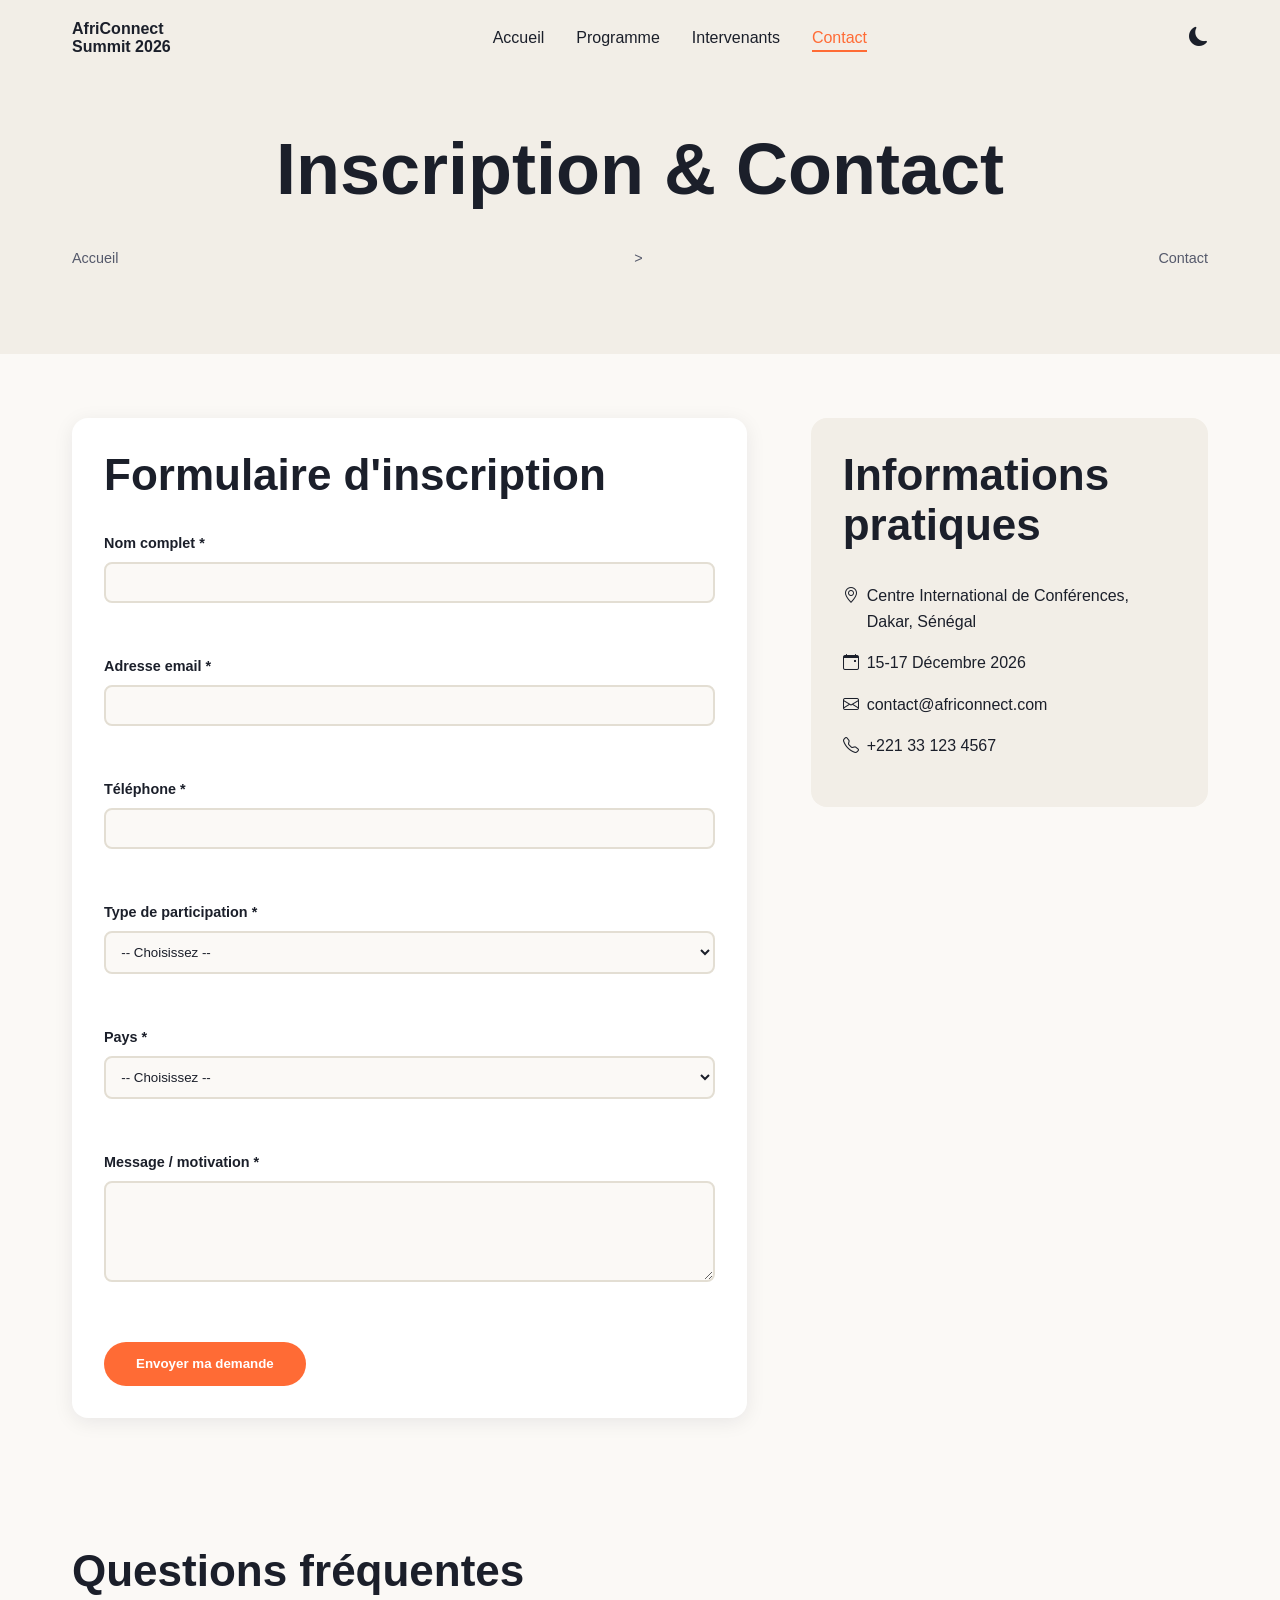
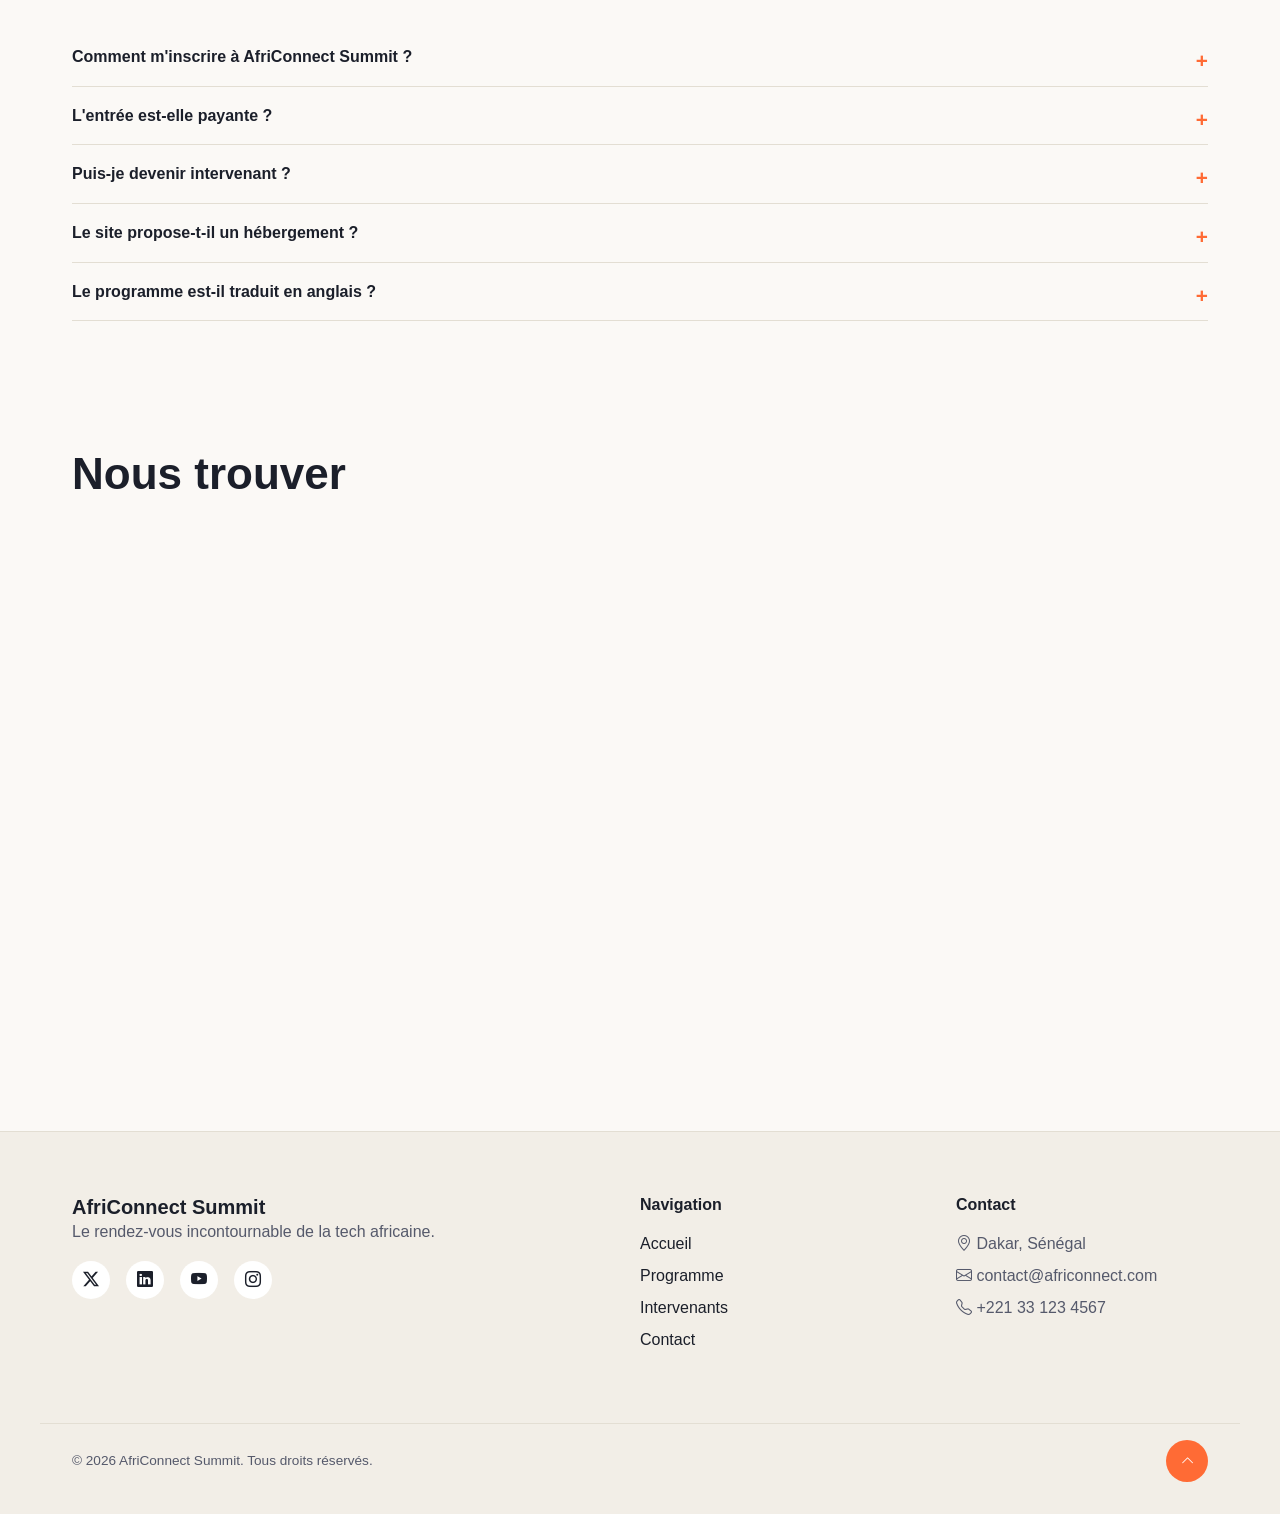
==== commit 46d472af: "Verification avec validator et completer le README" ====
--- a/contact.html
+++ b/contact.html
@@ -188,7 +188,7 @@
     <footer>
         <div class="footer-grid">
             <div class="footer-col">
-                <h4>AfriConnect Summit</h4>
+                <h3>AfriConnect Summit</h3>
                 <p>Le rendez-vous incontournable de la tech africaine.</p>
                 <div class="social-links">
                     <a href="#" aria-label="Twitter"><i class="bi bi-twitter-x"></i></a>
--- a/css/style.css
+++ b/css/style.css
@@ -1,4 +1,3 @@
-
 /* VARIABLES CSS (design system)  */
 :root {
     /* Couleurs - mode clair (par défaut) */
@@ -96,23 +95,39 @@
     background: none;
 }
 
-h1, h2, h3, h4 {
+h1,
+h2,
+h3,
+h4 {
     font-family: var(--font-display);
     font-weight: 700;
     line-height: 1.15;
     color: var(--color-text);
 }
 
-h1 { font-size: clamp(2.5rem, 6vw, 4.5rem); }
-h2 { font-size: clamp(1.8rem, 4vw, 2.75rem); margin-bottom: var(--space-md); }
-h3 { font-size: 1.25rem; }
-
-p { color: var(--color-text-soft); }
+h1 {
+    font-size: clamp(2.5rem, 6vw, 4.5rem);
+}
+
+h2 {
+    font-size: clamp(1.8rem, 4vw, 2.75rem);
+    margin-bottom: var(--space-md);
+}
+
+h3 {
+    font-size: 1.25rem;
+}
+
+p {
+    color: var(--color-text-soft);
+}
 
 .sr-only {
     position: absolute;
-    width: 1px; height: 1px;
-    padding: 0; margin: -1px;
+    width: 1px;
+    height: 1px;
+    padding: 0;
+    margin: -1px;
     overflow: hidden;
     clip: rect(0, 0, 0, 0);
     white-space: nowrap;
@@ -125,7 +140,7 @@
 }
 
 /* Conteneur générique pour toutes les sections de <main> */
-main > section {
+main>section {
     max-width: var(--content-width);
     margin: 0 auto;
     padding: var(--space-lg) var(--space-md);
@@ -145,6 +160,7 @@
     background-color: var(--color-sunset);
     color: #fff;
 }
+
 .btn-primary:hover {
     background-color: var(--color-sunset-dark);
     transform: translateY(-2px);
@@ -156,15 +172,19 @@
     color: var(--color-text);
     border: 2px solid var(--color-border);
 }
+
 .btn-secondary:hover {
     border-color: var(--color-ocean);
     color: var(--color-ocean);
     transform: translateY(-2px);
 }
+
 /*  HEADER / NAVBAR (Flexbox usage #1) */
 header {
     position: fixed;
-    top: 0; left: 0; right: 0;
+    top: 0;
+    left: 0;
+    right: 0;
     z-index: 100;
     background-color: transparent;
     transition: background-color var(--transition-base), box-shadow var(--transition-base);
@@ -222,6 +242,7 @@
     color: var(--color-text);
     transition: color var(--transition-fast), transform var(--transition-fast);
 }
+
 #themeToggle:hover {
     color: var(--color-sunset);
     transform: rotate(20deg);
@@ -234,15 +255,25 @@
     gap: 5px;
     width: 28px;
 }
+
 .hamburger span {
     height: 2px;
     background-color: var(--color-text);
     border-radius: 2px;
     transition: transform var(--transition-fast), opacity var(--transition-fast);
 }
-.hamburger.open span:nth-child(1) { transform: translateY(7px) rotate(45deg); }
-.hamburger.open span:nth-child(2) { opacity: 0; }
-.hamburger.open span:nth-child(3) { transform: translateY(-7px) rotate(-45deg); }
+
+.hamburger.open span:nth-child(1) {
+    transform: translateY(7px) rotate(45deg);
+}
+
+.hamburger.open span:nth-child(2) {
+    opacity: 0;
+}
+
+.hamburger.open span:nth-child(3) {
+    transform: translateY(-7px) rotate(-45deg);
+}
 
 /* - HERO (page d'accueil) */
 .hero {
@@ -253,7 +284,7 @@
     text-align: center;
     padding: 0 var(--space-md);
     background: radial-gradient(ellipse at top, rgba(255, 107, 53, 0.12), transparent 60%),
-                radial-gradient(ellipse at bottom, rgba(0, 168, 150, 0.12), transparent 60%);
+        radial-gradient(ellipse at bottom, rgba(0, 168, 150, 0.12), transparent 60%);
     max-width: none !important;
 }
 
@@ -301,7 +332,7 @@
     flex-wrap: wrap;
 }
 
-.countdown > div {
+.countdown>div {
     display: flex;
     flex-direction: column;
     align-items: center;
@@ -328,8 +359,15 @@
 
 /* Animation d'apparition CSS au chargement du hero */
 @keyframes fadeInUp {
-    from { opacity: 0; transform: translateY(30px); }
-    to { opacity: 1; transform: translateY(0); }
+    from {
+        opacity: 0;
+        transform: translateY(30px);
+    }
+
+    to {
+        opacity: 1;
+        transform: translateY(0);
+    }
 }
 
 /* COMMIT 5 - FOOTER (Grid pour les 3 colonnes + Flexbox pour footer-bottom) */
@@ -356,9 +394,13 @@
     margin-bottom: 0.4rem;
 }
 
-.footer-col a:hover { color: var(--color-sunset); }
-
-.footer-col p { margin-bottom: 0.4rem; }
+.footer-col a:hover {
+    color: var(--color-sunset);
+}
+
+.footer-col p {
+    margin-bottom: 0.4rem;
+}
 
 .social-links {
     display: flex;
@@ -367,12 +409,16 @@
 }
 
 .social-links a {
-    width: 38px; height: 38px;
-    display: flex; align-items: center; justify-content: center;
+    width: 38px;
+    height: 38px;
+    display: flex;
+    align-items: center;
+    justify-content: center;
     background-color: var(--color-card-bg);
     border-radius: var(--radius-full);
     transition: background-color var(--transition-fast), color var(--transition-fast), transform var(--transition-fast);
 }
+
 .social-links a:hover {
     background-color: var(--color-sunset);
     color: #fff;
@@ -392,8 +438,11 @@
 
 /* Bouton retour en haut - la classe .visible sera basculée en JS au commit 8 */
 #backToTop {
-    width: 42px; height: 42px;
-    display: flex; align-items: center; justify-content: center;
+    width: 42px;
+    height: 42px;
+    display: flex;
+    align-items: center;
+    justify-content: center;
     background-color: var(--color-sunset);
     color: #fff;
     border-radius: var(--radius-full);
@@ -401,22 +450,28 @@
     pointer-events: none;
     transition: opacity var(--transition-fast), transform var(--transition-fast);
 }
+
 #backToTop.visible {
     opacity: 1;
     pointer-events: auto;
 }
-#backToTop:hover { transform: translateY(-4px); }
+
+#backToTop:hover {
+    transform: translateY(-4px);
+}
 
 /* COMMIT 6 - SECTION CHIFFRES CLÉS (CSS Grid usage #1) */
-.stats { text-align: center; }
- 
+.stats {
+    text-align: center;
+}
+
 .stats-grid {
     display: grid;
     grid-template-columns: repeat(4, 1fr);
     gap: var(--space-md);
     margin-top: var(--space-md);
 }
- 
+
 .stat-card {
     background-color: var(--color-card-bg);
     padding: var(--space-md);
@@ -424,11 +479,12 @@
     box-shadow: var(--shadow-soft);
     transition: transform var(--transition-fast), box-shadow var(--transition-fast);
 }
+
 .stat-card:hover {
     transform: translateY(-6px);
     box-shadow: var(--shadow-hover);
 }
- 
+
 /* Le nombre affiché ("0" dans le HTML) sera incrémenté en JS au commit 9 */
 .stat-number {
     display: block;
@@ -437,30 +493,31 @@
     font-weight: 800;
     color: var(--color-ocean);
 }
- 
+
 .stat-label {
     color: var(--color-text-soft);
     font-size: 0.9rem;
 }
- 
+
 /* Préparation des animations au scroll (IntersectionObserver au commit 9) */
 [data-animate] {
     opacity: 0;
     transform: translateY(24px);
     transition: opacity 0.6s ease, transform 0.6s ease;
 }
+
 [data-animate].in-view {
     opacity: 1;
     transform: translateY(0);
 }
- 
+
 /* COMMIT 6 - SECTION POURQUOI PARTICIPER (Flexbox usage #3) */
 .why-grid {
     display: flex;
     gap: var(--space-md);
     flex-wrap: wrap;
 }
- 
+
 .why-card {
     flex: 1 1 280px;
     background-color: var(--color-card-bg);
@@ -469,22 +526,25 @@
     box-shadow: var(--shadow-soft);
     transition: transform var(--transition-fast);
 }
-.why-card:hover { transform: translateY(-6px); }
- 
+
+.why-card:hover {
+    transform: translateY(-6px);
+}
+
 .why-card i {
     font-size: 2rem;
     color: var(--color-sunset);
     margin-bottom: var(--space-sm);
     display: block;
 }
- 
+
 /* COMMIT 6 - INTERVENANTS VEDETTES (CSS Grid usage #2) */
 .speakers-grid {
     display: grid;
     grid-template-columns: repeat(4, 1fr);
     gap: var(--space-md);
 }
- 
+
 .speaker-card {
     background-color: var(--color-card-bg);
     border-radius: var(--radius-md);
@@ -494,26 +554,28 @@
     padding-bottom: var(--space-sm);
     transition: transform var(--transition-fast), box-shadow var(--transition-fast);
 }
- 
+
 .speaker-card:hover {
     transform: translateY(-8px);
     box-shadow: var(--shadow-hover);
 }
- 
+
 .speaker-card img {
     width: 100%;
     height: 220px;
     object-fit: cover;
     margin-bottom: var(--space-sm);
 }
- 
-.speaker-card h3 { padding: 0 var(--space-sm); }
- 
+
+.speaker-card h3 {
+    padding: 0 var(--space-sm);
+}
+
 .speaker-card p {
     padding: 0 var(--space-sm);
     font-size: 0.9rem;
 }
- 
+
 .speaker-country {
     display: inline-block;
     margin-top: var(--space-xs);
@@ -524,30 +586,32 @@
     font-weight: 600;
     color: var(--color-ocean);
 }
- 
+
 .speakers-cta {
     text-align: center;
     margin-top: var(--space-lg);
 }
- 
+
 /* COMMIT 6 - SECTION SPONSORS */
-.sponsors { text-align: center; }
- 
+.sponsors {
+    text-align: center;
+}
+
 .sponsors-grid {
     display: flex;
     flex-direction: column;
     gap: var(--space-md);
     margin-top: var(--space-md);
 }
- 
-.sponsor-level > span {
+
+.sponsor-level>span {
     display: block;
     font-family: var(--font-display);
     font-weight: 700;
     margin-bottom: var(--space-sm);
     letter-spacing: 0.1em;
 }
- 
+
 .sponsor-logos {
     display: flex;
     justify-content: center;
@@ -555,53 +619,407 @@
     gap: var(--space-md);
     flex-wrap: wrap;
 }
- 
+
 /* Différenciation visuelle des 3 niveaux par la taille, comme demandé dans l'énoncé */
 .sponsor-logos img {
     filter: grayscale(1);
     opacity: 0.7;
     transition: filter var(--transition-fast), opacity var(--transition-fast), transform var(--transition-fast);
 }
+
 .sponsor-logos img:hover {
     filter: grayscale(0);
     opacity: 1;
     transform: scale(1.05);
 }
- 
-.gold .sponsor-logos img { height: 70px; width: auto; }
-.silver .sponsor-logos img { height: 50px; width: auto; }
-.bronze .sponsor-logos img { height: 36px; width: auto; }
- 
+
+.gold .sponsor-logos img {
+    height: 70px;
+    width: auto;
+}
+
+.silver .sponsor-logos img {
+    height: 50px;
+    width: auto;
+}
+
+.bronze .sponsor-logos img {
+    height: 36px;
+    width: auto;
+}
+
 /* RESPONSIVE (navbar, hero, footer, stats, why-attend, speakers, sponsors) */
 @media (max-width: 768px) {
-    .nav-links { display: none; }
-    .hamburger { display: flex; }
- 
+    .nav-links {
+        display: none;
+    }
+
+    .hamburger {
+        display: flex;
+    }
+
     .nav-links.open {
         display: flex;
         flex-direction: column;
         position: absolute;
         top: 100%;
-        left: 0; right: 0;
+        left: 0;
+        right: 0;
         background-color: var(--color-bg);
         padding: var(--space-md);
         gap: var(--space-sm);
         box-shadow: var(--shadow-soft);
-    }
- 
-    .footer-grid { grid-template-columns: 1fr; gap: var(--space-md); }
-    .footer-bottom { flex-direction: column; gap: var(--space-sm); text-align: center; }
- 
-    .stats-grid { grid-template-columns: repeat(2, 1fr); }
-    .speakers-grid { grid-template-columns: repeat(2, 1fr); }
-}
- 
+
+    }
+
+    .footer-grid {
+        grid-template-columns: 1fr;
+        gap: var(--space-md);
+    }
+
+    .footer-bottom {
+        flex-direction: column;
+        gap: var(--space-sm);
+        text-align: center;
+    }
+
+    .stats-grid {
+        grid-template-columns: repeat(2, 1fr);
+    }
+
+    .speakers-grid {
+        grid-template-columns: repeat(2, 1fr);
+    }
+
+    .speakers-grid-full {
+        grid-template-columns: repeat(2, 1fr);
+    }
+
+    .themes-grid {
+        grid-template-columns: 1fr;
+    }
+
+    .registration-wrapper {
+        flex-direction: column;
+    }
+}
+
 @media (max-width: 375px) {
-    .countdown { gap: var(--space-sm); }
-    .countdown > div { min-width: 65px; padding: var(--space-xs); }
-    .hero-buttons { flex-direction: column; width: 100%; }
-    .btn-primary, .btn-secondary { text-align: center; width: 100%; }
- 
-    .stats-grid { grid-template-columns: 1fr 1fr; gap: var(--space-sm); }
-    .speakers-grid { grid-template-columns: 1fr; }
+    .countdown {
+        gap: var(--space-sm);
+    }
+
+    .countdown>div {
+        min-width: 65px;
+        padding: var(--space-xs);
+    }
+
+    .hero-buttons {
+        flex-direction: column;
+        width: 100%;
+    }
+
+    .btn-primary,
+    .btn-secondary {
+        text-align: center;
+        width: 100%;
+    }
+
+    .stats-grid {
+        grid-template-columns: 1fr 1fr;
+        gap: var(--space-sm);
+    }
+
+    .speakers-grid {
+        grid-template-columns: 1fr;
+    }
+
+    .speakers-grid-full {
+        grid-template-columns: 1fr;
+    }
+}
+
+/* COMMIT 7 - PAGES INTERNES : HERO + FIL D'ARIANE (programme.html, intervenants.html, contact.html) */
+.page-hero {
+    max-width: none;
+    text-align: center;
+    padding: 8rem var(--space-md) var(--space-lg);
+    background-color: var(--color-bg-alt);
+}
+
+.breadcrumb {
+    margin-top: var(--space-sm);
+    font-size: 0.9rem;
+    color: var(--color-text-soft);
+}
+
+.breadcrumb a:hover {
+    color: var(--color-sunset);
+}
+
+/* COMMIT 7 - PROGRAMME : ONGLETS + TABLEAUX */
+.tabs {
+    display: flex;
+    gap: var(--space-sm);
+    justify-content: center;
+    margin-bottom: var(--space-md);
+    flex-wrap: wrap;
+}
+
+.tab-btn {
+    padding: 0.7rem 1.5rem;
+    border-radius: var(--radius-full);
+    border: 2px solid var(--color-border);
+    font-weight: 600;
+    transition: all var(--transition-fast);
+}
+
+.tab-btn:hover {
+    border-color: var(--color-sunset);
+}
+
+.tab-btn.active {
+    background-color: var(--color-sunset);
+    border-color: var(--color-sunset);
+    color: #fff;
+}
+
+.tab-panel {
+    display: none;
+}
+
+.tab-panel.active {
+    display: block;
+    animation: fadeInUp 0.5s ease both;
+}
+
+table {
+    width: 100%;
+    border-collapse: collapse;
+    background-color: var(--color-card-bg);
+    border-radius: var(--radius-md);
+    overflow: hidden;
+    box-shadow: var(--shadow-soft);
+}
+
+thead {
+    background-color: var(--color-sunset);
+    color: #fff;
+}
+
+th,
+td {
+    padding: 0.9rem 1rem;
+    text-align: left;
+}
+
+tbody tr:nth-child(even) {
+    background-color: var(--color-bg-alt);
+}
+
+tbody tr:hover {
+    background-color: rgba(0, 168, 150, 0.08);
+}
+
+.themes-grid {
+    display: grid;
+    grid-template-columns: repeat(2, 1fr);
+    gap: var(--space-md);
+}
+
+.theme-card {
+    background-color: var(--color-card-bg);
+    padding: var(--space-md);
+    border-radius: var(--radius-md);
+    box-shadow: var(--shadow-soft);
+    transition: transform var(--transition-fast);
+}
+
+.theme-card:hover {
+    transform: translateY(-6px);
+}
+
+.theme-card i {
+    font-size: 1.8rem;
+    color: var(--color-ocean);
+    margin-bottom: var(--space-xs);
+    display: block;
+}
+
+/* COMMIT 7 - INTERVENANTS : FILTRES + GRILLE COMPLÈTE */
+.filter-buttons {
+    display: flex;
+    gap: var(--space-sm);
+    justify-content: center;
+    flex-wrap: wrap;
+    margin-bottom: var(--space-md);
+}
+
+.filter-btn {
+    padding: 0.6rem 1.4rem;
+    border-radius: var(--radius-full);
+    border: 2px solid var(--color-border);
+    font-weight: 600;
+    transition: all var(--transition-fast);
+}
+
+.filter-btn:hover {
+    border-color: var(--color-ocean);
+}
+
+.filter-btn.active {
+    background-color: var(--color-ocean);
+    border-color: var(--color-ocean);
+    color: #fff;
+}
+
+.speakers-grid-full {
+    display: grid;
+    grid-template-columns: repeat(3, 1fr);
+    gap: var(--space-md);
+    margin-top: var(--space-md);
+}
+
+.speakers-grid-full .speaker-card.hidden {
+    display: none;
+}
+
+/* COMMIT 7 - CONTACT : FORMULAIRE + FAQ + CARTE */
+.registration-wrapper {
+    display: flex;
+    gap: var(--space-lg);
+    align-items: flex-start;
+    flex-wrap: wrap;
+}
+
+#registrationForm {
+    flex: 2 1 400px;
+    background-color: var(--color-card-bg);
+    padding: var(--space-md);
+    border-radius: var(--radius-md);
+    box-shadow: var(--shadow-soft);
+}
+
+.registration-info {
+    flex: 1 1 260px;
+    background-color: var(--color-bg-alt);
+    padding: var(--space-md);
+    border-radius: var(--radius-md);
+}
+
+.registration-info ul li {
+    margin-bottom: var(--space-sm);
+    display: flex;
+    gap: 0.5rem;
+    align-items: flex-start;
+}
+
+.form-group {
+    margin-bottom: var(--space-md);
+}
+
+.form-group label {
+    display: block;
+    margin-bottom: 0.4rem;
+    font-weight: 600;
+    font-size: 0.9rem;
+}
+
+.form-group input,
+.form-group select,
+.form-group textarea {
+    width: 100%;
+    padding: 0.7rem;
+    border: 2px solid var(--color-border);
+    border-radius: var(--radius-sm);
+    background-color: var(--color-bg);
+    color: var(--color-text);
+    font-family: inherit;
+    transition: border-color var(--transition-fast);
+}
+
+.form-group input:focus,
+.form-group select:focus,
+.form-group textarea:focus {
+    border-color: var(--color-ocean);
+    outline: none;
+}
+
+.form-group.valid input,
+.form-group.valid select,
+.form-group.valid textarea {
+    border-color: #2E9B4F;
+}
+
+.form-group.invalid input,
+.form-group.invalid select,
+.form-group.invalid textarea {
+    border-color: #E14D4D;
+}
+
+.error-message {
+    display: block;
+    min-height: 1.2em;
+    color: #E14D4D;
+    font-size: 0.8rem;
+    margin-top: 0.3rem;
+}
+
+.success-message {
+    margin-top: var(--space-md);
+    padding: var(--space-sm);
+    background-color: rgba(46, 155, 79, 0.12);
+    color: #2E9B4F;
+    border-radius: var(--radius-sm);
+    font-weight: 600;
+}
+
+.accordion-item {
+    border-bottom: 1px solid var(--color-border);
+}
+
+.accordion-toggle {
+    display: none;
+}
+
+.accordion-header {
+    display: block;
+    padding: var(--space-sm) 0;
+    font-weight: 600;
+    cursor: pointer;
+    position: relative;
+    padding-right: 2rem;
+}
+
+.accordion-header::after {
+    content: "+";
+    position: absolute;
+    right: 0;
+    top: var(--space-sm);
+    font-size: 1.3rem;
+    color: var(--color-sunset);
+    transition: transform var(--transition-fast);
+}
+
+.accordion-toggle:checked+.accordion-header::after {
+    transform: rotate(45deg);
+}
+
+.accordion-content {
+    max-height: 0;
+    overflow: hidden;
+    transition: max-height var(--transition-base), padding var(--transition-base);
+}
+
+.accordion-toggle:checked~.accordion-content {
+    max-height: 200px;
+    padding-bottom: var(--space-sm);
+}
+
+.map iframe {
+    width: 100%;
+    height: 400px;
+    border: 0;
+    border-radius: var(--radius-md);
+    margin-top: var(--space-md);
 }
